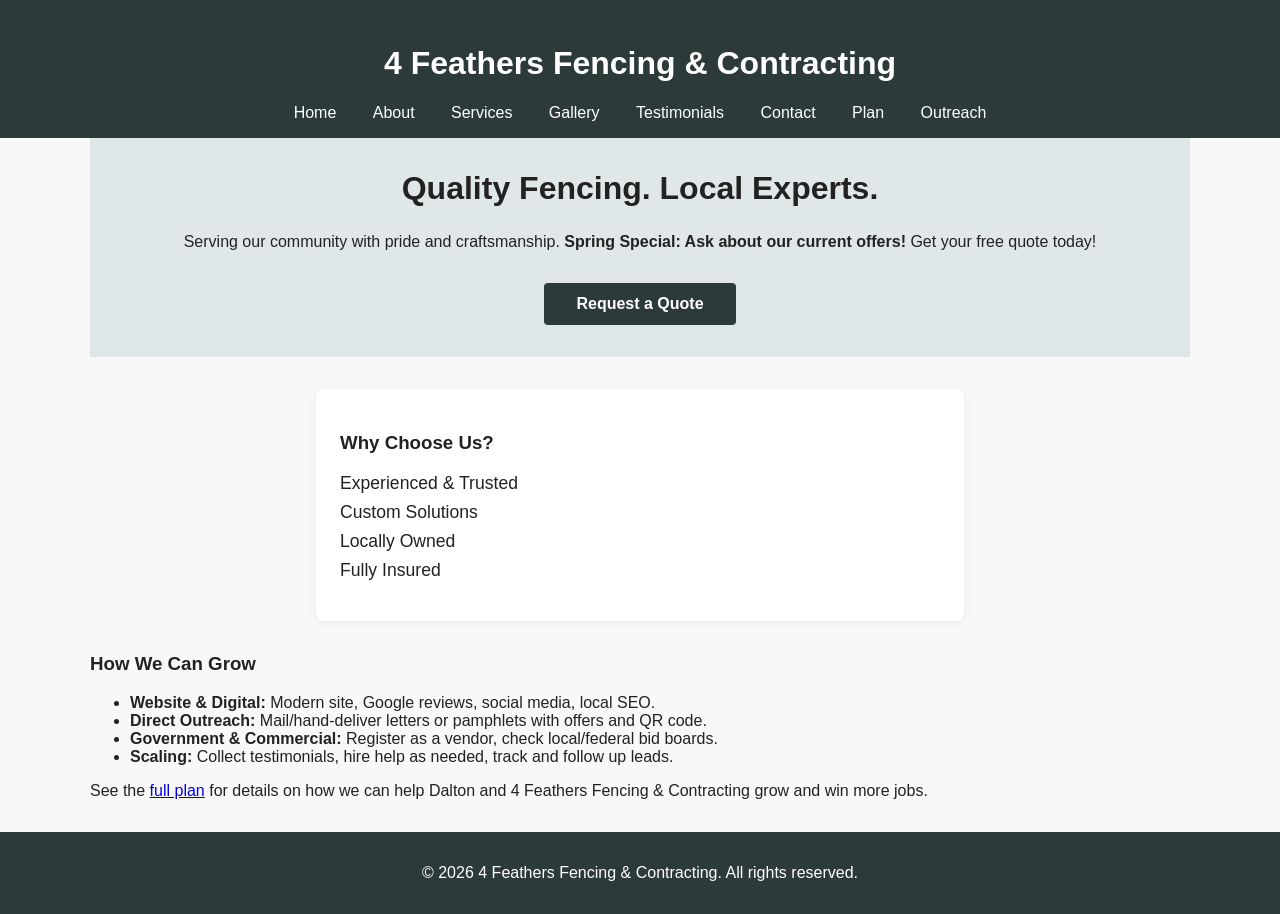
==== docs/index.html @ 156f0b6a "Rename Docs to docs for GitHub Pages compatibility" ====
<!DOCTYPE html>
<html lang="en">
<head>
  <meta charset="UTF-8">
  <meta name="viewport" content="width=device-width, initial-scale=1.0">
  <title>4 Feathers Fencing & Contracting</title>
  <meta name="description" content="Professional fencing and contracting services. Quality, reliability, and local expertise.">
  <link rel="stylesheet" href="style.css">
</head>
<body>
  <header>
    <h1>4 Feathers Fencing & Contracting</h1>
    <nav>
      <a href="index.html">Home</a>
      <a href="about.html">About</a>
      <a href="services.html">Services</a>
      <a href="gallery.html">Gallery</a>
      <a href="testimonials.html">Testimonials</a>
      <a href="contact.html">Contact</a>
        <a href="plan.html">Plan</a>
      <a href="outreach.html">Outreach</a>
    </nav>
  </header>
  <main>
    <section class="hero">
      <h2>Quality Fencing. Local Experts.</h2>
      <p>Serving our community with pride and craftsmanship. <strong>Spring Special: Ask about our current offers!</strong> Get your free quote today!</p>
      <a class="cta" href="contact.html">Request a Quote</a>
    </section>
    <section class="highlights">
      <h3>Why Choose Us?</h3>
      <ul>
        <li>Experienced & Trusted</li>
        <li>Custom Solutions</li>
        <li>Locally Owned</li>
        <li>Fully Insured</li>
      </ul>
      </section>
      <section class="plan-summary">
        <h3>How We Can Grow</h3>
        <ul>
          <li><strong>Website & Digital:</strong> Modern site, Google reviews, social media, local SEO.</li>
          <li><strong>Direct Outreach:</strong> Mail/hand-deliver letters or pamphlets with offers and QR code.</li>
          <li><strong>Government & Commercial:</strong> Register as a vendor, check local/federal bid boards.</li>
          <li><strong>Scaling:</strong> Collect testimonials, hire help as needed, track and follow up leads.</li>
        </ul>
        <p>See the <a href="plan.html">full plan</a> for details on how we can help Dalton and 4 Feathers Fencing & Contracting grow and win more jobs.</p>
    </section>
  </main>
  <footer>
    <p>&copy; 2026 4 Feathers Fencing & Contracting. All rights reserved.</p>
  </footer>
</body>
</html>
---- docs/style.css ----
body {
  font-family: 'Segoe UI', Arial, sans-serif;
  margin: 0;
  padding: 0;
  background: #f8f8f8;
  color: #222;
}
header {
  background: #2d3a3a;
  color: #fff;
  padding: 1.5rem 0 1rem 0;
  text-align: center;
}
nav {
  margin-top: 0.5rem;
}
nav a {
  color: #fff;
  text-decoration: none;
  margin: 0 1rem;
  font-weight: 500;
}
nav a:hover {
  text-decoration: underline;
}
.hero {
  background: #e0e7e9;
  padding: 2rem 1rem;
  text-align: center;
}
.hero h2 {
  margin-top: 0;
  font-size: 2rem;
}
.cta {
  display: inline-block;
  margin-top: 1rem;
  padding: 0.75rem 2rem;
  background: #2d3a3a;
  color: #fff;
  border-radius: 4px;
  text-decoration: none;
  font-weight: bold;
  transition: background 0.2s;
}
.cta:hover {
  background: #1b2323;
}
.highlights {
  margin: 2rem auto;
  max-width: 600px;
  background: #fff;
  border-radius: 8px;
  box-shadow: 0 2px 8px rgba(0,0,0,0.05);
  padding: 1.5rem;
}
.highlights ul {
  list-style: none;
  padding: 0;
}
.highlights li {
  margin: 0.5rem 0;
  font-size: 1.1rem;
}
footer {
  background: #2d3a3a;
  color: #fff;
  text-align: center;
  padding: 1rem 0;
  margin-top: 2rem;
}

/* ====== OUTREACH PAGE STYLES ====== */
main {
  max-width: 1100px;
  margin: 0 auto;
  padding: 0 1rem;
}
.report-section {
  background: #fff;
  border-radius: 8px;
  box-shadow: 0 2px 8px rgba(0,0,0,0.05);
  padding: 2rem;
  margin: 2rem 0;
}
.report-section h2 {
  color: #2d3a3a;
  border-bottom: 3px solid #2d3a3a;
  padding-bottom: 0.5rem;
  margin-top: 0;
}
.report-section h3 {
  color: #3a5a5a;
  margin-top: 2rem;
}
.step-grid {
  display: grid;
  grid-template-columns: repeat(auto-fit, minmax(300px, 1fr));
  gap: 1rem;
  margin: 1.5rem 0;
}
.step-card {
  background: #f0f4f4;
  border-radius: 8px;
  padding: 1.25rem;
  border-left: 4px solid #2d3a3a;
}
.step-num {
  display: inline-block;
  background: #2d3a3a;
  color: #fff;
  width: 28px;
  height: 28px;
  text-align: center;
  line-height: 28px;
  border-radius: 50%;
  font-weight: bold;
  margin-bottom: 0.5rem;
}
.step-card h4 {
  margin: 0.5rem 0;
}
.data-table {
  width: 100%;
  border-collapse: collapse;
  margin: 1.5rem 0;
  font-size: 0.95rem;
}
.data-table th, .data-table td {
  border: 1px solid #ddd;
  padding: 0.6rem 0.75rem;
  text-align: left;
  vertical-align: top;
}
.data-table th {
  background: #2d3a3a;
  color: #fff;
  font-weight: 600;
}
.data-table tbody tr:nth-child(even) {
  background: #f8fafa;
}
.total-row {
  background: #e0e7e9 !important;
  font-weight: bold;
}
.insight-box {
  background: #e8f5e9;
  border-left: 5px solid #2e7d32;
  border-radius: 6px;
  padding: 1.25rem;
  margin: 1.5rem 0;
}
.insight-box h4 {
  margin-top: 0;
  color: #2e7d32;
}
.critical-insight {
  background: #fff3e0;
  border-left-color: #e65100;
}
.critical-insight h4 {
  color: #e65100;
}
.strategy-card {
  background: #f9f9f9;
  border-radius: 8px;
  padding: 1.25rem;
  margin: 1rem 0;
  border-left: 5px solid #ccc;
}
.strategy-card h4 {
  margin-top: 0;
}
.priority-high {
  border-left-color: #2e7d32;
}
.priority-medium {
  border-left-color: #1565c0;
}
.priority-future {
  border-left-color: #6a1b9a;
}
.priority-label {
  font-weight: bold;
  font-size: 0.85rem;
  text-transform: uppercase;
}
.priority-label.high {
  color: #c62828;
}
.priority-label.medium {
  color: #e65100;
}
.priority-label.low {
  color: #1565c0;
}
.postcard-mockup {
  display: grid;
  grid-template-columns: 1fr 1fr;
  gap: 1.5rem;
  margin: 1.5rem 0;
}
.postcard-front, .postcard-back {
  border: 2px dashed #aaa;
  border-radius: 8px;
  padding: 1.25rem;
  background: #fffde7;
}
.postcard-front h4, .postcard-back h4 {
  text-align: center;
  color: #666;
  margin-top: 0;
}
.postcard-headline {
  font-size: 1.3rem;
  font-weight: bold;
  color: #c62828;
  text-align: center;
}
.postcard-sub {
  text-align: center;
  color: #555;
}
.postcard-photo {
  text-align: center;
  padding: 2rem;
  background: #eee;
  border-radius: 4px;
  color: #888;
}
.postcard-cta {
  text-align: center;
  font-weight: bold;
  font-size: 1.1rem;
}
.sequence-timeline {
  margin: 1.5rem 0;
}
.seq-step {
  display: flex;
  align-items: flex-start;
  gap: 1rem;
  padding: 1rem;
  border-left: 3px solid #2d3a3a;
  margin-left: 1rem;
}
.seq-time {
  min-width: 70px;
  font-weight: bold;
  color: #2d3a3a;
  font-size: 0.85rem;
}
.seq-icon {
  font-size: 1.5rem;
}
.seq-detail {
  flex: 1;
}
.seq-detail strong {
  display: block;
  margin-bottom: 0.25rem;
}
.seq-detail p {
  margin: 0;
  font-size: 0.95rem;
  color: #555;
}
.sources-list li {
  margin: 0.5rem 0;
}
.competitor-card {
  background: #f5f8fa;
  border: 1px solid #d0d9de;
  border-radius: 8px;
  padding: 1.5rem;
  margin: 1.5rem 0;
}
.competitor-card h3 {
  margin-top: 0;
  color: #2d3a3a;
  border-bottom: 2px solid #2d3a3a;
  padding-bottom: 0.5rem;
}
.competitor-card h3 em {
  color: #666;
  font-weight: normal;
}
.competitor-card h4 {
  color: #3a5a5a;
  margin-top: 1.25rem;
}
@media (max-width: 700px) {
  .postcard-mockup {
    grid-template-columns: 1fr;
  }
  .step-grid {
    grid-template-columns: 1fr;
  }
  .data-table {
    font-size: 0.85rem;
  }
  .seq-step {
    flex-direction: column;
    gap: 0.25rem;
  }
}
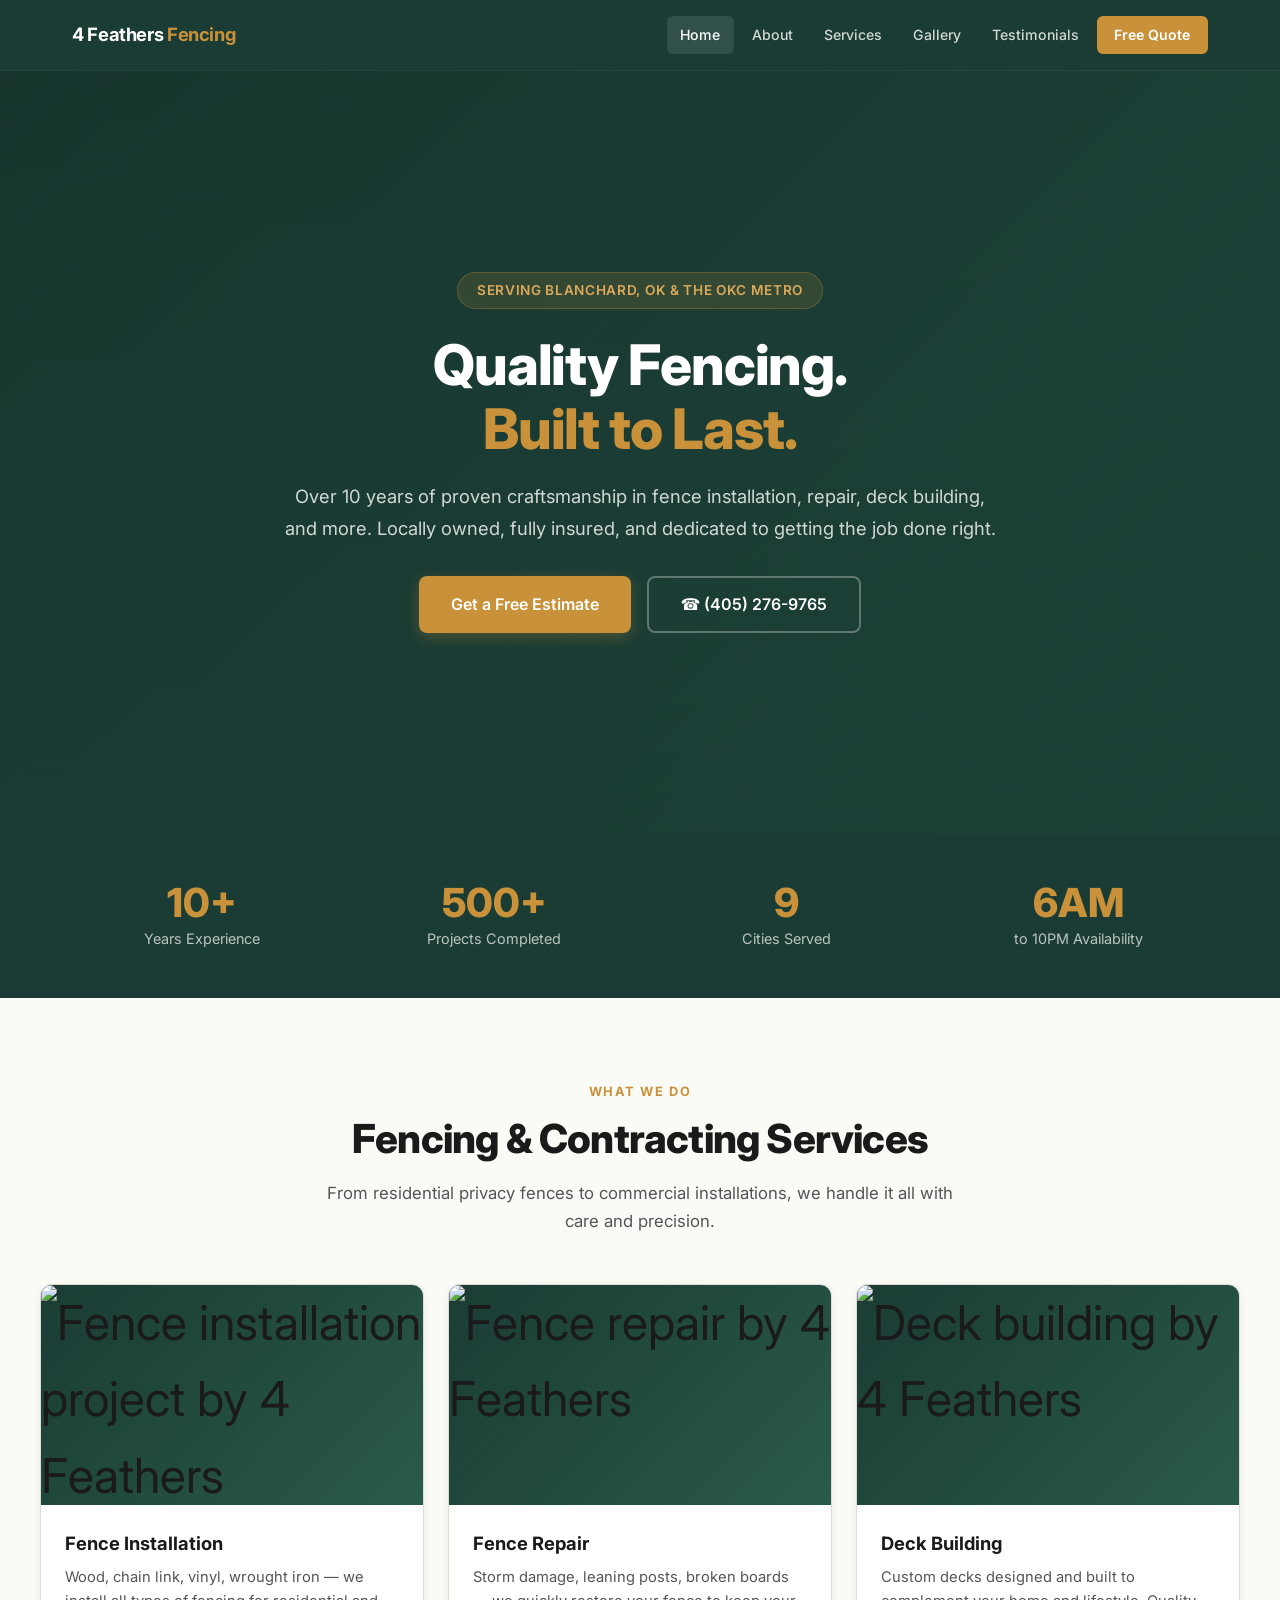
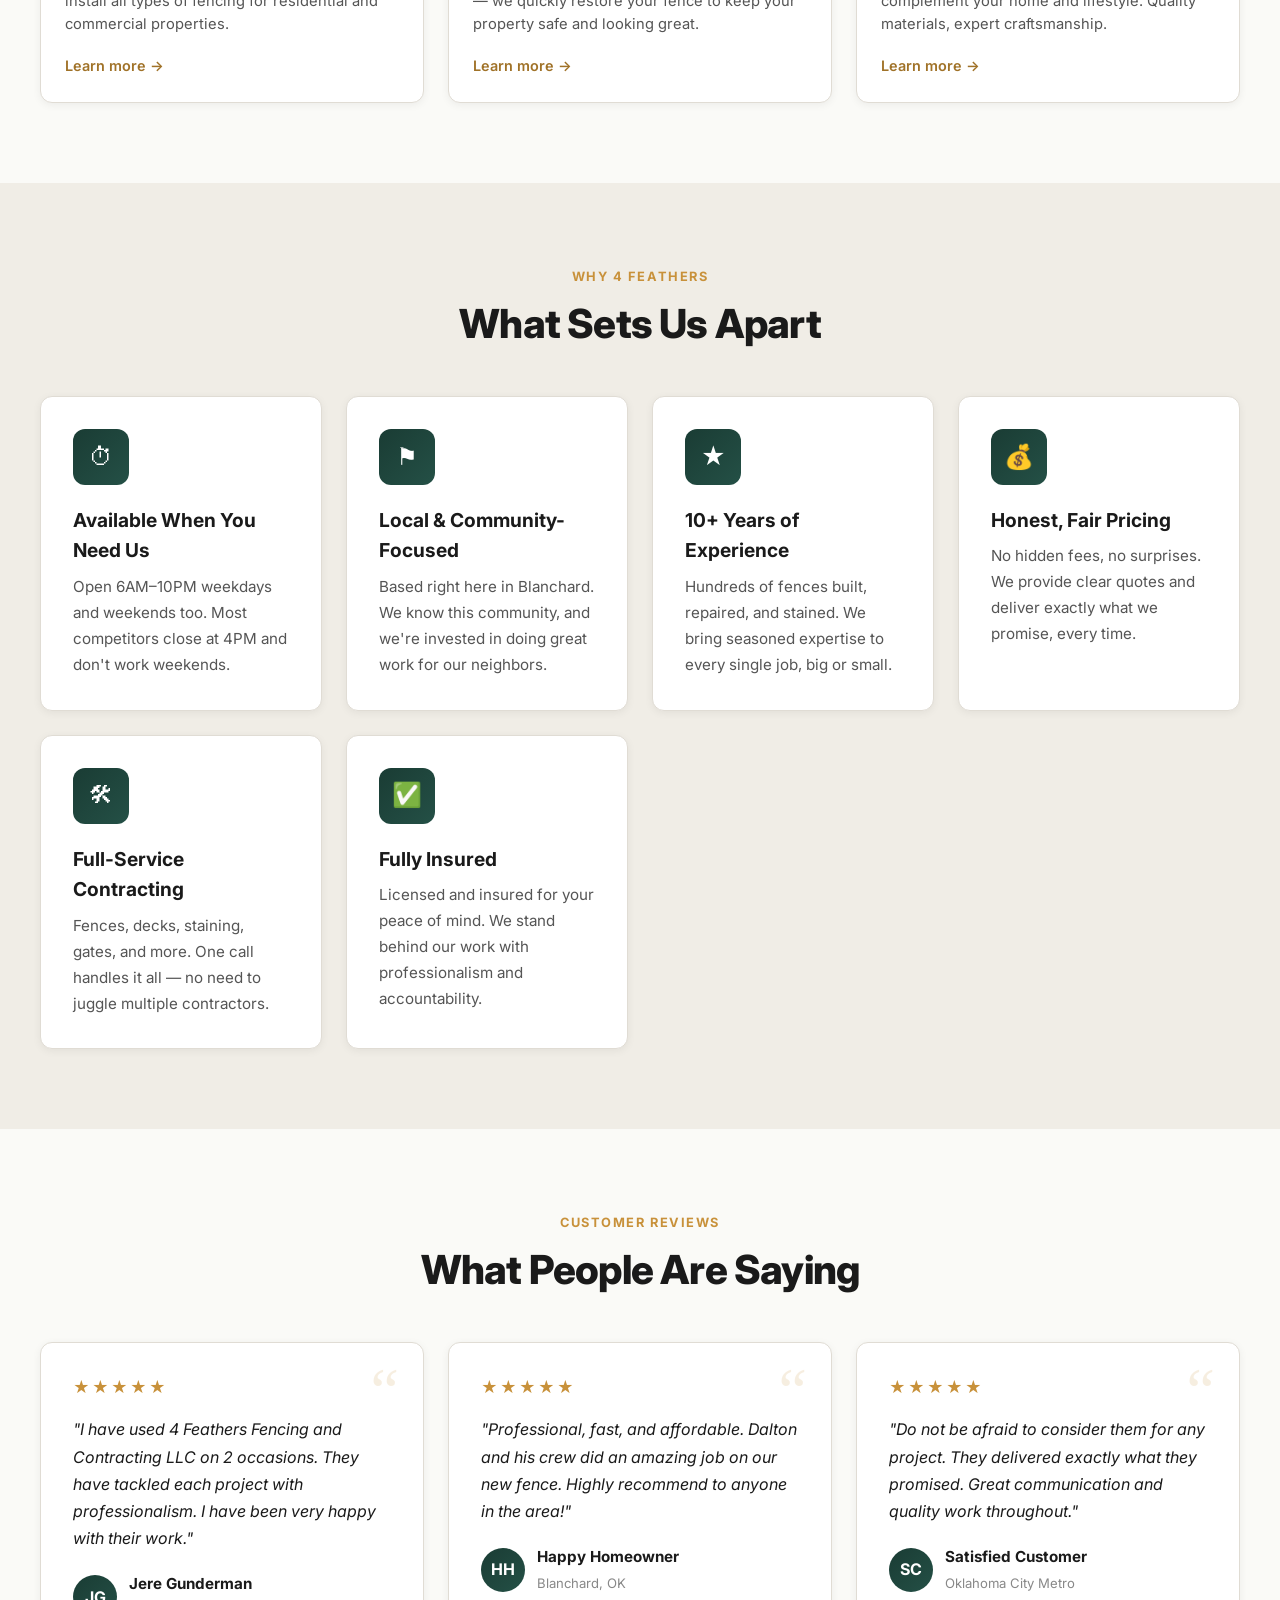
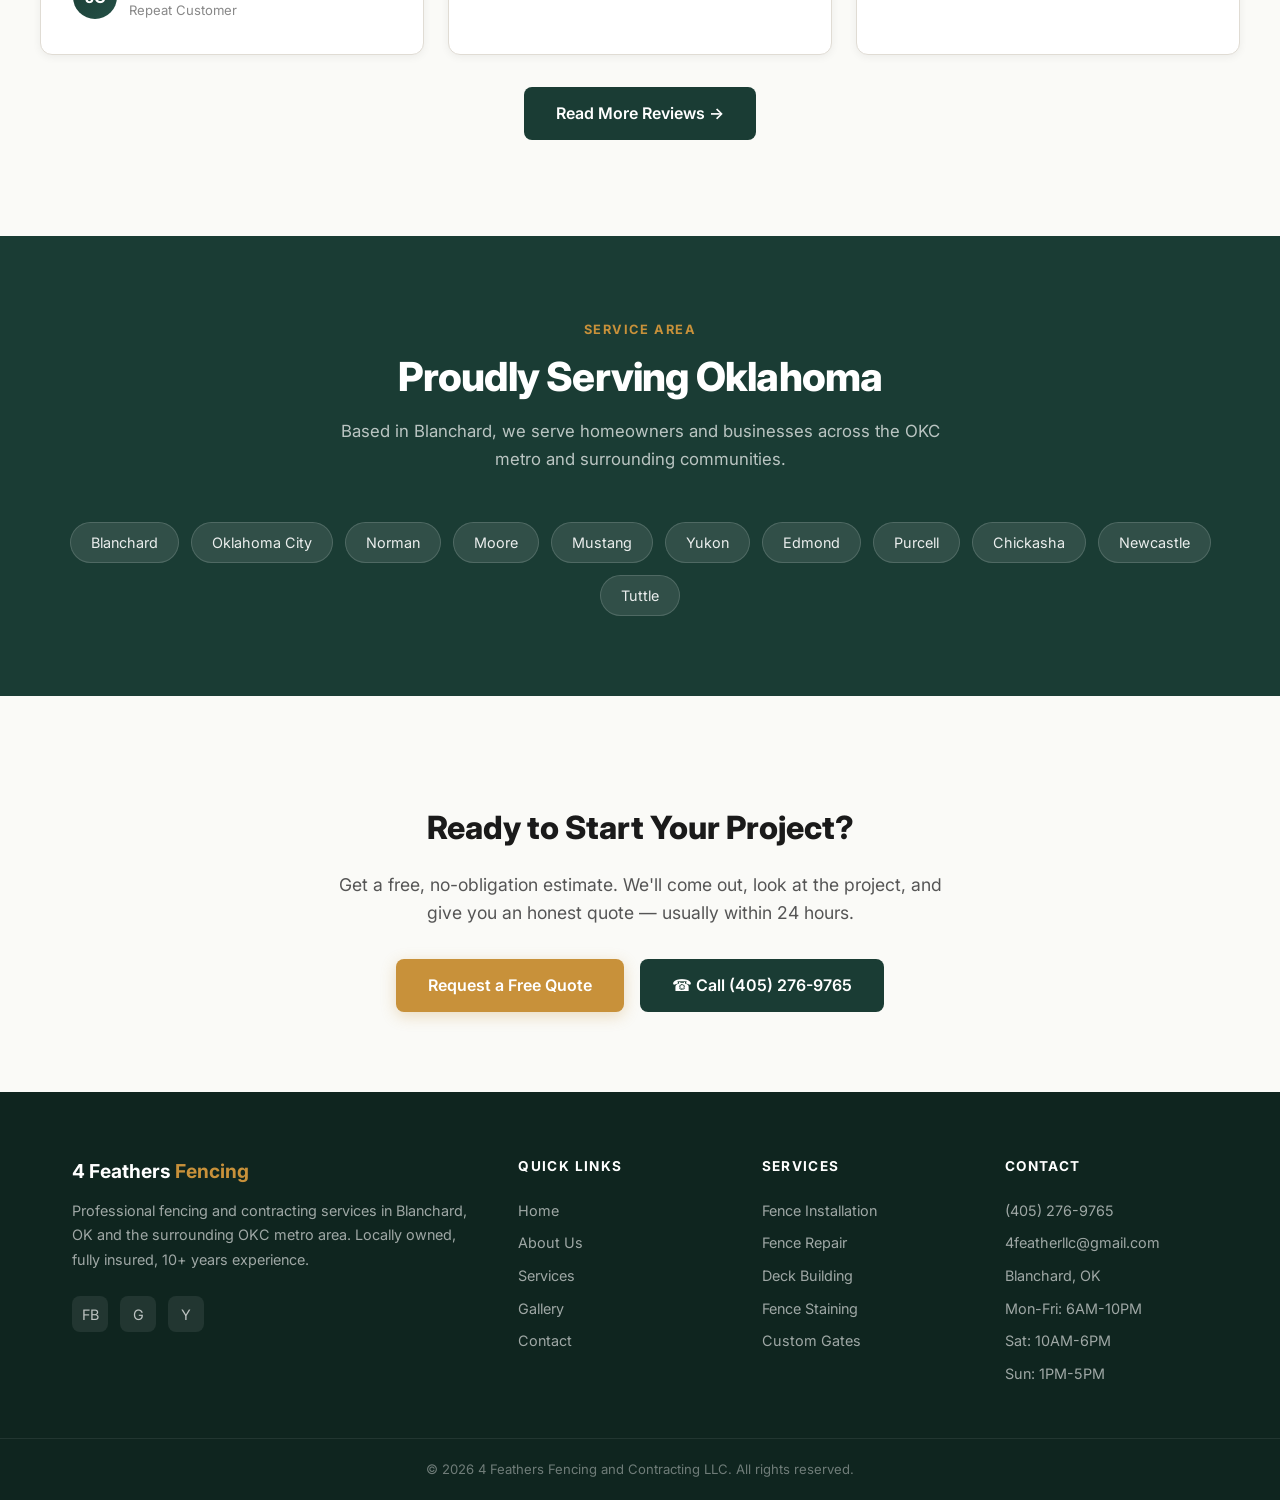
==== commit 3b913313: "Complete site redesign - modern professional design with real company images - Rebuilt style.css wit" ====
--- a/docs/index.html
+++ b/docs/index.html
@@ -3,52 +3,277 @@
 <head>
   <meta charset="UTF-8">
   <meta name="viewport" content="width=device-width, initial-scale=1.0">
-  <title>4 Feathers Fencing & Contracting</title>
-  <meta name="description" content="Professional fencing and contracting services. Quality, reliability, and local expertise.">
+  <title>4 Feathers Fencing & Contracting | Blanchard, OK</title>
+  <meta name="description" content="Professional fence installation, repair, and deck building in Blanchard, OK and the OKC metro. 10+ years experience. Free estimates. Call (405) 276-9765.">
+  <link rel="preconnect" href="https://fonts.googleapis.com">
+  <link href="https://fonts.googleapis.com/css2?family=Inter:wght@400;500;600;700;800&display=swap" rel="stylesheet">
   <link rel="stylesheet" href="style.css">
 </head>
 <body>
+
+  <!-- Header -->
   <header>
-    <h1>4 Feathers Fencing & Contracting</h1>
-    <nav>
-      <a href="index.html">Home</a>
-      <a href="about.html">About</a>
-      <a href="services.html">Services</a>
-      <a href="gallery.html">Gallery</a>
-      <a href="testimonials.html">Testimonials</a>
-      <a href="contact.html">Contact</a>
-        <a href="plan.html">Plan</a>
-      <a href="outreach.html">Outreach</a>
-    </nav>
+    <div class="header-inner">
+      <h1>4 Feathers <span class="logo-accent">Fencing</span></h1>
+      <input type="checkbox" id="nav-toggle" class="nav-toggle" aria-label="Toggle navigation">
+      <label for="nav-toggle" class="nav-toggle-label"><span></span></label>
+      <nav>
+        <a href="index.html" class="active">Home</a>
+        <a href="about.html">About</a>
+        <a href="services.html">Services</a>
+        <a href="gallery.html">Gallery</a>
+        <a href="testimonials.html">Testimonials</a>
+        <a href="contact.html" class="nav-cta">Free Quote</a>
+      </nav>
+    </div>
   </header>
-  <main>
-    <section class="hero">
-      <h2>Quality Fencing. Local Experts.</h2>
-      <p>Serving our community with pride and craftsmanship. <strong>Spring Special: Ask about our current offers!</strong> Get your free quote today!</p>
-      <a class="cta" href="contact.html">Request a Quote</a>
-    </section>
-    <section class="highlights">
-      <h3>Why Choose Us?</h3>
-      <ul>
-        <li>Experienced & Trusted</li>
-        <li>Custom Solutions</li>
-        <li>Locally Owned</li>
-        <li>Fully Insured</li>
-      </ul>
-      </section>
-      <section class="plan-summary">
-        <h3>How We Can Grow</h3>
-        <ul>
-          <li><strong>Website & Digital:</strong> Modern site, Google reviews, social media, local SEO.</li>
-          <li><strong>Direct Outreach:</strong> Mail/hand-deliver letters or pamphlets with offers and QR code.</li>
-          <li><strong>Government & Commercial:</strong> Register as a vendor, check local/federal bid boards.</li>
-          <li><strong>Scaling:</strong> Collect testimonials, hire help as needed, track and follow up leads.</li>
-        </ul>
-        <p>See the <a href="plan.html">full plan</a> for details on how we can help Dalton and 4 Feathers Fencing & Contracting grow and win more jobs.</p>
-    </section>
-  </main>
+
+  <!-- Hero -->
+  <section class="hero">
+    <div class="hero-content">
+      <span class="hero-badge">Serving Blanchard, OK &amp; the OKC Metro</span>
+      <h2>Quality Fencing.<br><span class="accent">Built to Last.</span></h2>
+      <p>Over 10 years of proven craftsmanship in fence installation, repair, deck building, and more. Locally owned, fully insured, and dedicated to getting the job done right.</p>
+      <div class="hero-buttons">
+        <a href="contact.html" class="btn btn-primary">Get a Free Estimate</a>
+        <a href="tel:4052769765" class="btn btn-outline">&#9742; (405) 276-9765</a>
+      </div>
+    </div>
+  </section>
+
+  <!-- Stats -->
+  <section class="section-dark">
+    <div class="stats-bar section-inner">
+      <div class="stat-item">
+        <div class="stat-number">10+</div>
+        <div class="stat-text">Years Experience</div>
+      </div>
+      <div class="stat-item">
+        <div class="stat-number">500+</div>
+        <div class="stat-text">Projects Completed</div>
+      </div>
+      <div class="stat-item">
+        <div class="stat-number">9</div>
+        <div class="stat-text">Cities Served</div>
+      </div>
+      <div class="stat-item">
+        <div class="stat-number">6AM</div>
+        <div class="stat-text">to 10PM Availability</div>
+      </div>
+    </div>
+  </section>
+
+  <!-- Services Overview -->
+  <section class="section">
+    <div class="section-inner">
+      <div class="section-header">
+        <span class="section-label">What We Do</span>
+        <h2>Fencing &amp; Contracting Services</h2>
+        <p>From residential privacy fences to commercial installations, we handle it all with care and precision.</p>
+      </div>
+      <div class="services-grid">
+        <div class="service-card">
+          <div class="service-card-img">
+            <img src="https://d2ugbn5gb88fyp.cloudfront.net/1904765/0_0.png" alt="Fence installation project by 4 Feathers">
+          </div>
+          <div class="service-card-body">
+            <h3>Fence Installation</h3>
+            <p>Wood, chain link, vinyl, wrought iron &mdash; we install all types of fencing for residential and commercial properties.</p>
+            <a href="services.html" class="service-link">Learn more &rarr;</a>
+          </div>
+        </div>
+        <div class="service-card">
+          <div class="service-card-img">
+            <img src="https://d2ugbn5gb88fyp.cloudfront.net/1904767/0_0.png" alt="Fence repair by 4 Feathers">
+          </div>
+          <div class="service-card-body">
+            <h3>Fence Repair</h3>
+            <p>Storm damage, leaning posts, broken boards &mdash; we quickly restore your fence to keep your property safe and looking great.</p>
+            <a href="services.html" class="service-link">Learn more &rarr;</a>
+          </div>
+        </div>
+        <div class="service-card">
+          <div class="service-card-img">
+            <img src="https://d2ugbn5gb88fyp.cloudfront.net/1904768/0_0.png" alt="Deck building by 4 Feathers">
+          </div>
+          <div class="service-card-body">
+            <h3>Deck Building</h3>
+            <p>Custom decks designed and built to complement your home and lifestyle. Quality materials, expert craftsmanship.</p>
+            <a href="services.html" class="service-link">Learn more &rarr;</a>
+          </div>
+        </div>
+      </div>
+    </div>
+  </section>
+
+  <!-- Why Choose Us -->
+  <section class="section section-alt">
+    <div class="section-inner">
+      <div class="section-header">
+        <span class="section-label">Why 4 Feathers</span>
+        <h2>What Sets Us Apart</h2>
+      </div>
+      <div class="features-grid">
+        <div class="feature-card">
+          <div class="feature-icon">&#9201;</div>
+          <h3>Available When You Need Us</h3>
+          <p>Open 6AM&ndash;10PM weekdays and weekends too. Most competitors close at 4PM and don't work weekends.</p>
+        </div>
+        <div class="feature-card">
+          <div class="feature-icon">&#9873;</div>
+          <h3>Local &amp; Community-Focused</h3>
+          <p>Based right here in Blanchard. We know this community, and we're invested in doing great work for our neighbors.</p>
+        </div>
+        <div class="feature-card">
+          <div class="feature-icon">&#9733;</div>
+          <h3>10+ Years of Experience</h3>
+          <p>Hundreds of fences built, repaired, and stained. We bring seasoned expertise to every single job, big or small.</p>
+        </div>
+        <div class="feature-card">
+          <div class="feature-icon">&#128176;</div>
+          <h3>Honest, Fair Pricing</h3>
+          <p>No hidden fees, no surprises. We provide clear quotes and deliver exactly what we promise, every time.</p>
+        </div>
+        <div class="feature-card">
+          <div class="feature-icon">&#128736;</div>
+          <h3>Full-Service Contracting</h3>
+          <p>Fences, decks, staining, gates, and more. One call handles it all &mdash; no need to juggle multiple contractors.</p>
+        </div>
+        <div class="feature-card">
+          <div class="feature-icon">&#9989;</div>
+          <h3>Fully Insured</h3>
+          <p>Licensed and insured for your peace of mind. We stand behind our work with professionalism and accountability.</p>
+        </div>
+      </div>
+    </div>
+  </section>
+
+  <!-- Testimonial Preview -->
+  <section class="section">
+    <div class="section-inner">
+      <div class="section-header">
+        <span class="section-label">Customer Reviews</span>
+        <h2>What People Are Saying</h2>
+      </div>
+      <div class="testimonials-grid">
+        <div class="testimonial-card">
+          <div class="testimonial-stars">&#9733;&#9733;&#9733;&#9733;&#9733;</div>
+          <p>"I have used 4 Feathers Fencing and Contracting LLC on 2 occasions. They have tackled each project with professionalism. I have been very happy with their work."</p>
+          <div class="testimonial-author">
+            <div class="testimonial-avatar">JG</div>
+            <div>
+              <strong>Jere Gunderman</strong>
+              <span>Repeat Customer</span>
+            </div>
+          </div>
+        </div>
+        <div class="testimonial-card">
+          <div class="testimonial-stars">&#9733;&#9733;&#9733;&#9733;&#9733;</div>
+          <p>"Professional, fast, and affordable. Dalton and his crew did an amazing job on our new fence. Highly recommend to anyone in the area!"</p>
+          <div class="testimonial-author">
+            <div class="testimonial-avatar">HH</div>
+            <div>
+              <strong>Happy Homeowner</strong>
+              <span>Blanchard, OK</span>
+            </div>
+          </div>
+        </div>
+        <div class="testimonial-card">
+          <div class="testimonial-stars">&#9733;&#9733;&#9733;&#9733;&#9733;</div>
+          <p>"Do not be afraid to consider them for any project. They delivered exactly what they promised. Great communication and quality work throughout."</p>
+          <div class="testimonial-author">
+            <div class="testimonial-avatar">SC</div>
+            <div>
+              <strong>Satisfied Customer</strong>
+              <span>Oklahoma City Metro</span>
+            </div>
+          </div>
+        </div>
+      </div>
+      <p class="text-center mt-2"><a href="testimonials.html" class="btn btn-dark">Read More Reviews &rarr;</a></p>
+    </div>
+  </section>
+
+  <!-- Service Area -->
+  <section class="section-dark">
+    <div class="section">
+      <div class="section-inner">
+        <div class="section-header">
+          <span class="section-label">Service Area</span>
+          <h2>Proudly Serving Oklahoma</h2>
+          <p>Based in Blanchard, we serve homeowners and businesses across the OKC metro and surrounding communities.</p>
+        </div>
+        <div class="area-grid">
+          <span class="area-tag">Blanchard</span>
+          <span class="area-tag">Oklahoma City</span>
+          <span class="area-tag">Norman</span>
+          <span class="area-tag">Moore</span>
+          <span class="area-tag">Mustang</span>
+          <span class="area-tag">Yukon</span>
+          <span class="area-tag">Edmond</span>
+          <span class="area-tag">Purcell</span>
+          <span class="area-tag">Chickasha</span>
+          <span class="area-tag">Newcastle</span>
+          <span class="area-tag">Tuttle</span>
+        </div>
+      </div>
+    </div>
+  </section>
+
+  <!-- CTA -->
+  <section class="section">
+    <div class="section-inner" style="text-align: center; max-width: 640px;">
+      <h2 style="font-size: 2rem; font-weight: 800; margin-bottom: 1rem;">Ready to Start Your Project?</h2>
+      <p style="color: var(--text-light); margin-bottom: 2rem; font-size: 1.1rem;">Get a free, no-obligation estimate. We'll come out, look at the project, and give you an honest quote &mdash; usually within 24 hours.</p>
+      <div class="hero-buttons">
+        <a href="contact.html" class="btn btn-primary">Request a Free Quote</a>
+        <a href="tel:4052769765" class="btn btn-dark">&#9742; Call (405) 276-9765</a>
+      </div>
+    </div>
+  </section>
+
+  <!-- Footer -->
   <footer>
-    <p>&copy; 2026 4 Feathers Fencing & Contracting. All rights reserved.</p>
+    <div class="footer-main">
+      <div class="footer-brand">
+        <h3 style="margin:0; font-size: 1.2rem;">4 Feathers <span style="color: var(--accent);">Fencing</span></h3>
+        <p>Professional fencing and contracting services in Blanchard, OK and the surrounding OKC metro area. Locally owned, fully insured, 10+ years experience.</p>
+        <div class="footer-social">
+          <a href="https://www.facebook.com/profile.php?id=61558213563085" target="_blank" title="Facebook">FB</a>
+          <a href="https://maps.app.goo.gl/riAeQP8M8up69pFF8" target="_blank" title="Google">G</a>
+          <a href="https://www.yelp.com/biz/4-feathers-fencing-and-contracting-blanchard" target="_blank" title="Yelp">Y</a>
+        </div>
+      </div>
+      <div class="footer-col">
+        <h4>Quick Links</h4>
+        <a href="index.html">Home</a>
+        <a href="about.html">About Us</a>
+        <a href="services.html">Services</a>
+        <a href="gallery.html">Gallery</a>
+        <a href="contact.html">Contact</a>
+      </div>
+      <div class="footer-col">
+        <h4>Services</h4>
+        <a href="services.html">Fence Installation</a>
+        <a href="services.html">Fence Repair</a>
+        <a href="services.html">Deck Building</a>
+        <a href="services.html">Fence Staining</a>
+        <a href="services.html">Custom Gates</a>
+      </div>
+      <div class="footer-col">
+        <h4>Contact</h4>
+        <a href="tel:4052769765">(405) 276-9765</a>
+        <a href="mailto:4featherllc@gmail.com">4featherllc@gmail.com</a>
+        <a>Blanchard, OK</a>
+        <a>Mon-Fri: 6AM-10PM</a>
+        <a>Sat: 10AM-6PM</a>
+        <a>Sun: 1PM-5PM</a>
+      </div>
+    </div>
+    <div class="footer-bottom">
+      &copy; 2026 4 Feathers Fencing and Contracting LLC. All rights reserved.
+    </div>
   </footer>
+
 </body>
 </html>
--- a/docs/style.css
+++ b/docs/style.css
@@ -1,96 +1,799 @@
+/* =========================================================
+   4 FEATHERS FENCING & CONTRACTING — MODERN DESIGN SYSTEM
+   ========================================================= */
+
+/* --- CSS Variables --- */
+:root {
+  --primary: #1a3c34;
+  --primary-light: #245046;
+  --primary-dark: #0f251f;
+  --accent: #c8913a;
+  --accent-light: #daa95c;
+  --accent-dark: #a07228;
+  --bg: #fafaf7;
+  --bg-alt: #f0ede6;
+  --text: #1a1a1a;
+  --text-light: #555;
+  --text-muted: #888;
+  --white: #ffffff;
+  --border: #e0dcd4;
+  --shadow-sm: 0 2px 8px rgba(0,0,0,0.06);
+  --shadow-md: 0 4px 20px rgba(0,0,0,0.08);
+  --shadow-lg: 0 8px 40px rgba(0,0,0,0.12);
+  --radius: 12px;
+  --radius-sm: 8px;
+  --transition: 0.3s ease;
+  --max-width: 1200px;
+  --header-height: 70px;
+}
+
+/* --- Reset & Base --- */
+*, *::before, *::after { box-sizing: border-box; }
+html { scroll-behavior: smooth; }
 body {
-  font-family: 'Segoe UI', Arial, sans-serif;
+  font-family: 'Inter', 'Segoe UI', system-ui, -apple-system, sans-serif;
   margin: 0;
   padding: 0;
-  background: #f8f8f8;
-  color: #222;
-}
+  background: var(--bg);
+  color: var(--text);
+  line-height: 1.6;
+  -webkit-font-smoothing: antialiased;
+}
+img { max-width: 100%; height: auto; display: block; }
+a { color: var(--accent-dark); text-decoration: none; transition: color var(--transition); }
+a:hover { color: var(--accent); }
+
+/* --- Header / Navigation --- */
 header {
-  background: #2d3a3a;
-  color: #fff;
-  padding: 1.5rem 0 1rem 0;
+  position: sticky;
+  top: 0;
+  z-index: 1000;
+  background: var(--primary);
+  backdrop-filter: blur(10px);
+  box-shadow: 0 1px 0 rgba(255,255,255,0.05);
+  padding: 0;
+  text-align: left;
+}
+.header-inner {
+  max-width: var(--max-width);
+  margin: 0 auto;
+  display: flex;
+  align-items: center;
+  justify-content: space-between;
+  padding: 0 2rem;
+  height: var(--header-height);
+}
+header h1,
+.logo {
+  font-size: 1.2rem;
+  font-weight: 700;
+  color: var(--white);
+  margin: 0;
+  letter-spacing: -0.02em;
+  white-space: nowrap;
+}
+header h1 { font-size: 1.15rem; }
+.logo-accent { color: var(--accent); }
+nav {
+  display: flex;
+  align-items: center;
+  gap: 0.25rem;
+  margin: 0;
+}
+nav a {
+  color: rgba(255,255,255,0.8);
+  text-decoration: none;
+  font-size: 0.88rem;
+  font-weight: 500;
+  padding: 0.5rem 0.85rem;
+  border-radius: 6px;
+  transition: all var(--transition);
+  white-space: nowrap;
+}
+nav a:hover,
+nav a.active {
+  color: var(--white);
+  background: rgba(255,255,255,0.1);
+}
+nav a.nav-cta {
+  background: var(--accent);
+  color: var(--white);
+  font-weight: 600;
+  padding: 0.5rem 1.1rem;
+}
+nav a.nav-cta:hover {
+  background: var(--accent-light);
+}
+
+/* Mobile nav toggle */
+.nav-toggle { display: none; }
+.nav-toggle-label {
+  display: none;
+  cursor: pointer;
+  padding: 0.5rem;
+}
+.nav-toggle-label span,
+.nav-toggle-label span::before,
+.nav-toggle-label span::after {
+  display: block;
+  background: var(--white);
+  height: 2px;
+  width: 24px;
+  border-radius: 2px;
+  position: relative;
+  transition: all var(--transition);
+}
+.nav-toggle-label span::before,
+.nav-toggle-label span::after {
+  content: '';
+  position: absolute;
+}
+.nav-toggle-label span::before { top: -7px; }
+.nav-toggle-label span::after { top: 7px; }
+.nav-toggle:checked + .nav-toggle-label span { background: transparent; }
+.nav-toggle:checked + .nav-toggle-label span::before { top: 0; transform: rotate(45deg); }
+.nav-toggle:checked + .nav-toggle-label span::after { top: 0; transform: rotate(-45deg); }
+
+/* --- Hero Section --- */
+.hero {
+  position: relative;
+  min-height: 85vh;
+  display: flex;
+  align-items: center;
+  justify-content: center;
   text-align: center;
-}
-nav {
-  margin-top: 0.5rem;
-}
-nav a {
-  color: #fff;
+  padding: 4rem 2rem;
+  background: linear-gradient(135deg, var(--primary-dark) 0%, var(--primary) 50%, #2a5a4a 100%);
+  overflow: hidden;
+}
+.hero::before {
+  content: '';
+  position: absolute;
+  inset: 0;
+  background: url('https://d2ugbn5gb88fyp.cloudfront.net/1904765/0_0.png') center/cover no-repeat;
+  opacity: 0.2;
+  filter: blur(2px);
+}
+.hero::after {
+  content: '';
+  position: absolute;
+  inset: 0;
+  background: linear-gradient(180deg, rgba(26,60,52,0.7) 0%, rgba(26,60,52,0.9) 100%);
+}
+.hero-content {
+  position: relative;
+  z-index: 2;
+  max-width: 720px;
+}
+.hero-badge {
+  display: inline-block;
+  background: rgba(200,145,58,0.15);
+  color: var(--accent-light);
+  font-size: 0.85rem;
+  font-weight: 600;
+  padding: 0.4rem 1.2rem;
+  border-radius: 50px;
+  border: 1px solid rgba(200,145,58,0.3);
+  margin-bottom: 1.5rem;
+  letter-spacing: 0.05em;
+  text-transform: uppercase;
+}
+.hero h2 {
+  font-size: clamp(2.2rem, 5vw, 3.5rem);
+  font-weight: 800;
+  color: var(--white);
+  line-height: 1.15;
+  margin: 0 0 1.25rem 0;
+  letter-spacing: -0.02em;
+}
+.hero h2 .accent { color: var(--accent); }
+.hero p {
+  font-size: 1.15rem;
+  color: rgba(255,255,255,0.8);
+  margin: 0 0 2rem 0;
+  line-height: 1.7;
+}
+.hero-buttons {
+  display: flex;
+  gap: 1rem;
+  justify-content: center;
+  flex-wrap: wrap;
+}
+
+/* --- Buttons --- */
+.btn {
+  display: inline-flex;
+  align-items: center;
+  gap: 0.5rem;
+  padding: 0.85rem 2rem;
+  border-radius: 8px;
+  font-size: 1rem;
+  font-weight: 600;
   text-decoration: none;
-  margin: 0 1rem;
-  font-weight: 500;
-}
-nav a:hover {
-  text-decoration: underline;
-}
-.hero {
-  background: #e0e7e9;
-  padding: 2rem 1rem;
+  transition: all var(--transition);
+  cursor: pointer;
+  border: none;
+}
+.btn-primary {
+  background: var(--accent);
+  color: var(--white);
+  box-shadow: 0 4px 15px rgba(200,145,58,0.3);
+}
+.btn-primary:hover {
+  background: var(--accent-light);
+  color: var(--white);
+  transform: translateY(-2px);
+  box-shadow: 0 6px 25px rgba(200,145,58,0.4);
+}
+.btn-outline {
+  background: transparent;
+  color: var(--white);
+  border: 2px solid rgba(255,255,255,0.3);
+}
+.btn-outline:hover {
+  background: rgba(255,255,255,0.1);
+  border-color: rgba(255,255,255,0.6);
+  color: var(--white);
+}
+.btn-dark {
+  background: var(--primary);
+  color: var(--white);
+}
+.btn-dark:hover {
+  background: var(--primary-light);
+  color: var(--white);
+  transform: translateY(-2px);
+}
+
+/* Old .cta class compatibility */
+.cta {
+  display: inline-flex;
+  align-items: center;
+  gap: 0.5rem;
+  padding: 0.85rem 2rem;
+  background: var(--accent);
+  color: var(--white);
+  border-radius: 8px;
+  text-decoration: none;
+  font-weight: 600;
+  transition: all var(--transition);
+  box-shadow: 0 4px 15px rgba(200,145,58,0.3);
+}
+.cta:hover {
+  background: var(--accent-light);
+  color: var(--white);
+  transform: translateY(-2px);
+}
+
+/* --- Sections --- */
+.section {
+  padding: 5rem 2rem;
+}
+.section-inner {
+  max-width: var(--max-width);
+  margin: 0 auto;
+}
+.section-alt { background: var(--bg-alt); }
+.section-dark { background: var(--primary); color: var(--white); }
+.section-header {
   text-align: center;
-}
-.hero h2 {
+  max-width: 640px;
+  margin: 0 auto 3rem auto;
+}
+.section-label {
+  display: inline-block;
+  font-size: 0.8rem;
+  font-weight: 700;
+  text-transform: uppercase;
+  letter-spacing: 0.12em;
+  color: var(--accent);
+  margin-bottom: 0.75rem;
+}
+.section-header h2 {
+  font-size: clamp(1.8rem, 3.5vw, 2.5rem);
+  font-weight: 800;
+  color: var(--text);
+  margin: 0 0 1rem 0;
+  letter-spacing: -0.02em;
+  line-height: 1.2;
+}
+.section-dark .section-header h2 { color: var(--white); }
+.section-header p {
+  font-size: 1.05rem;
+  color: var(--text-light);
+  margin: 0;
+  line-height: 1.7;
+}
+.section-dark .section-header p { color: rgba(255,255,255,0.7); }
+
+/* --- Feature Cards --- */
+.features-grid {
+  display: grid;
+  grid-template-columns: repeat(auto-fit, minmax(280px, 1fr));
+  gap: 1.5rem;
+}
+.feature-card {
+  background: var(--white);
+  border-radius: var(--radius);
+  padding: 2rem;
+  box-shadow: var(--shadow-sm);
+  transition: all var(--transition);
+  border: 1px solid var(--border);
+}
+.feature-card:hover {
+  transform: translateY(-4px);
+  box-shadow: var(--shadow-md);
+}
+.feature-icon {
+  width: 56px;
+  height: 56px;
+  border-radius: 12px;
+  background: linear-gradient(135deg, var(--primary) 0%, var(--primary-light) 100%);
+  display: flex;
+  align-items: center;
+  justify-content: center;
+  font-size: 1.5rem;
+  margin-bottom: 1.25rem;
+  color: var(--white);
+}
+.feature-card h3 {
+  font-size: 1.2rem;
+  font-weight: 700;
+  margin: 0 0 0.5rem 0;
+  color: var(--text);
+}
+.feature-card p {
+  font-size: 0.95rem;
+  color: var(--text-light);
+  margin: 0;
+  line-height: 1.7;
+}
+
+/* --- Service Cards --- */
+.services-grid {
+  display: grid;
+  grid-template-columns: repeat(auto-fit, minmax(300px, 1fr));
+  gap: 1.5rem;
+}
+.service-card {
+  position: relative;
+  border-radius: var(--radius);
+  overflow: hidden;
+  background: var(--white);
+  box-shadow: var(--shadow-sm);
+  transition: all var(--transition);
+  border: 1px solid var(--border);
+}
+.service-card:hover {
+  transform: translateY(-4px);
+  box-shadow: var(--shadow-lg);
+}
+.service-card-img {
+  height: 220px;
+  background: linear-gradient(135deg, var(--primary) 0%, #2a5a4a 100%);
+  display: flex;
+  align-items: center;
+  justify-content: center;
+  font-size: 3rem;
+  overflow: hidden;
+}
+.service-card-img img {
+  width: 100%;
+  height: 100%;
+  object-fit: cover;
+  transition: transform 0.5s ease;
+}
+.service-card:hover .service-card-img img { transform: scale(1.05); }
+.service-card-body {
+  padding: 1.5rem;
+}
+.service-card-body h3 {
+  font-size: 1.15rem;
+  font-weight: 700;
+  margin: 0 0 0.5rem 0;
+}
+.service-card-body p {
+  font-size: 0.92rem;
+  color: var(--text-light);
+  margin: 0 0 1rem 0;
+  line-height: 1.6;
+}
+.service-link {
+  font-weight: 600;
+  font-size: 0.9rem;
+  color: var(--accent-dark);
+  display: inline-flex;
+  align-items: center;
+  gap: 0.3rem;
+}
+.service-link:hover { color: var(--accent); gap: 0.5rem; }
+
+/* --- Gallery --- */
+.gallery-grid {
+  display: grid;
+  grid-template-columns: repeat(auto-fill, minmax(280px, 1fr));
+  gap: 1rem;
+}
+.gallery-item {
+  border-radius: var(--radius);
+  overflow: hidden;
+  aspect-ratio: 4/3;
+  position: relative;
+  cursor: pointer;
+}
+.gallery-item img {
+  width: 100%;
+  height: 100%;
+  object-fit: cover;
+  transition: transform 0.5s ease;
+}
+.gallery-item:hover img { transform: scale(1.08); }
+.gallery-item::after {
+  content: '';
+  position: absolute;
+  inset: 0;
+  background: linear-gradient(180deg, transparent 50%, rgba(0,0,0,0.5) 100%);
+  opacity: 0;
+  transition: opacity var(--transition);
+}
+.gallery-item:hover::after { opacity: 1; }
+
+/* --- Testimonials --- */
+.testimonials-grid {
+  display: grid;
+  grid-template-columns: repeat(auto-fit, minmax(320px, 1fr));
+  gap: 1.5rem;
+}
+.testimonial-card {
+  background: var(--white);
+  border-radius: var(--radius);
+  padding: 2rem;
+  box-shadow: var(--shadow-sm);
+  border: 1px solid var(--border);
+  position: relative;
+}
+.testimonial-card::before {
+  content: '\201C';
+  position: absolute;
+  top: 1rem;
+  right: 1.5rem;
+  font-size: 4rem;
+  color: var(--accent);
+  opacity: 0.15;
+  font-family: Georgia, serif;
+  line-height: 1;
+}
+.testimonial-stars {
+  color: var(--accent);
+  font-size: 1rem;
+  margin-bottom: 1rem;
+  letter-spacing: 2px;
+}
+.testimonial-card p {
+  font-size: 1rem;
+  color: var(--text);
+  line-height: 1.7;
+  margin: 0 0 1.25rem 0;
+  font-style: italic;
+}
+.testimonial-author {
+  display: flex;
+  align-items: center;
+  gap: 0.75rem;
+}
+.testimonial-avatar {
+  width: 44px;
+  height: 44px;
+  border-radius: 50%;
+  background: linear-gradient(135deg, var(--primary) 0%, var(--primary-light) 100%);
+  display: flex;
+  align-items: center;
+  justify-content: center;
+  color: var(--white);
+  font-weight: 700;
+  font-size: 1rem;
+}
+.testimonial-author strong {
+  display: block;
+  font-size: 0.95rem;
+}
+.testimonial-author span {
+  font-size: 0.82rem;
+  color: var(--text-muted);
+}
+
+/* --- Stats Bar --- */
+.stats-bar {
+  display: grid;
+  grid-template-columns: repeat(auto-fit, minmax(180px, 1fr));
+  gap: 2rem;
+  text-align: center;
+  padding: 3rem 2rem;
+}
+.stat-item .stat-number {
+  font-size: 2.5rem;
+  font-weight: 800;
+  color: var(--accent);
+  line-height: 1;
+  margin-bottom: 0.25rem;
+}
+.stat-item .stat-text {
+  font-size: 0.9rem;
+  color: rgba(255,255,255,0.7);
+}
+
+/* --- Contact Form --- */
+.contact-grid {
+  display: grid;
+  grid-template-columns: 1fr 1fr;
+  gap: 3rem;
+  align-items: start;
+}
+.contact-info-card {
+  background: var(--primary);
+  color: var(--white);
+  border-radius: var(--radius);
+  padding: 2.5rem;
+}
+.contact-info-card h3 {
+  font-size: 1.5rem;
+  margin: 0 0 1rem 0;
+}
+.contact-info-card p {
+  color: rgba(255,255,255,0.75);
+  line-height: 1.7;
+  margin: 0 0 2rem 0;
+}
+.contact-detail {
+  display: flex;
+  align-items: flex-start;
+  gap: 1rem;
+  margin-bottom: 1.5rem;
+}
+.contact-detail-icon {
+  width: 40px;
+  height: 40px;
+  border-radius: 8px;
+  background: rgba(255,255,255,0.1);
+  display: flex;
+  align-items: center;
+  justify-content: center;
+  font-size: 1.1rem;
+  flex-shrink: 0;
+}
+.contact-detail strong {
+  display: block;
+  margin-bottom: 0.15rem;
+}
+.contact-detail span,
+.contact-detail a {
+  color: rgba(255,255,255,0.7);
+  font-size: 0.92rem;
+}
+.contact-detail a:hover { color: var(--accent-light); }
+.contact-hours {
+  margin-top: 2rem;
+  padding-top: 1.5rem;
+  border-top: 1px solid rgba(255,255,255,0.15);
+}
+.contact-hours h4 {
+  margin: 0 0 0.75rem 0;
+  font-size: 1rem;
+}
+.hours-row {
+  display: flex;
+  justify-content: space-between;
+  padding: 0.3rem 0;
+  font-size: 0.9rem;
+  color: rgba(255,255,255,0.7);
+}
+
+.form-card {
+  background: var(--white);
+  border-radius: var(--radius);
+  padding: 2.5rem;
+  box-shadow: var(--shadow-md);
+  border: 1px solid var(--border);
+}
+.form-card h3 {
+  font-size: 1.4rem;
+  margin: 0 0 0.5rem 0;
+}
+.form-card > p {
+  color: var(--text-light);
+  margin: 0 0 1.5rem 0;
+}
+.form-group {
+  margin-bottom: 1.25rem;
+}
+.form-group label {
+  display: block;
+  font-size: 0.88rem;
+  font-weight: 600;
+  margin-bottom: 0.4rem;
+  color: var(--text);
+}
+.form-group input,
+.form-group textarea,
+.form-group select {
+  width: 100%;
+  padding: 0.75rem 1rem;
+  border: 1.5px solid var(--border);
+  border-radius: var(--radius-sm);
+  font-size: 0.95rem;
+  font-family: inherit;
+  transition: border-color var(--transition), box-shadow var(--transition);
+  background: var(--bg);
+}
+.form-group input:focus,
+.form-group textarea:focus {
+  outline: none;
+  border-color: var(--accent);
+  box-shadow: 0 0 0 3px rgba(200,145,58,0.1);
+}
+.form-group textarea { resize: vertical; min-height: 120px; }
+.form-row {
+  display: grid;
+  grid-template-columns: 1fr 1fr;
+  gap: 1rem;
+}
+
+/* --- Footer --- */
+footer {
+  background: var(--primary-dark);
+  color: var(--white);
+  padding: 0;
   margin-top: 0;
+}
+.footer-main {
+  max-width: var(--max-width);
+  margin: 0 auto;
+  padding: 4rem 2rem 3rem;
+  display: grid;
+  grid-template-columns: 2fr 1fr 1fr 1fr;
+  gap: 2.5rem;
+}
+.footer-brand p {
+  color: rgba(255,255,255,0.6);
+  font-size: 0.9rem;
+  line-height: 1.7;
+  margin: 0.75rem 0 1.5rem;
+}
+.footer-social {
+  display: flex;
+  gap: 0.75rem;
+}
+.footer-social a {
+  width: 36px;
+  height: 36px;
+  border-radius: 8px;
+  background: rgba(255,255,255,0.08);
+  display: flex;
+  align-items: center;
+  justify-content: center;
+  color: rgba(255,255,255,0.7);
+  transition: all var(--transition);
+  font-size: 0.9rem;
+}
+.footer-social a:hover {
+  background: var(--accent);
+  color: var(--white);
+}
+.footer-col h4 {
+  font-size: 0.85rem;
+  text-transform: uppercase;
+  letter-spacing: 0.1em;
+  margin: 0 0 1rem 0;
+  color: var(--white);
+}
+.footer-col a {
+  display: block;
+  color: rgba(255,255,255,0.6);
+  font-size: 0.9rem;
+  padding: 0.3rem 0;
+  transition: color var(--transition);
+}
+.footer-col a:hover { color: var(--accent-light); }
+.footer-bottom {
+  border-top: 1px solid rgba(255,255,255,0.08);
+  text-align: center;
+  padding: 1.25rem 2rem;
+  font-size: 0.82rem;
+  color: rgba(255,255,255,0.4);
+}
+
+/* --- About Page Extras --- */
+.about-hero {
+  display: grid;
+  grid-template-columns: 1fr 1fr;
+  gap: 3rem;
+  align-items: center;
+}
+.about-hero-text h2 {
   font-size: 2rem;
-}
-.cta {
-  display: inline-block;
-  margin-top: 1rem;
-  padding: 0.75rem 2rem;
-  background: #2d3a3a;
-  color: #fff;
-  border-radius: 4px;
-  text-decoration: none;
-  font-weight: bold;
-  transition: background 0.2s;
-}
-.cta:hover {
-  background: #1b2323;
-}
-.highlights {
-  margin: 2rem auto;
-  max-width: 600px;
-  background: #fff;
-  border-radius: 8px;
-  box-shadow: 0 2px 8px rgba(0,0,0,0.05);
+  font-weight: 800;
+  margin: 0 0 1rem;
+  letter-spacing: -0.02em;
+}
+.about-hero-text p {
+  color: var(--text-light);
+  line-height: 1.8;
+  margin-bottom: 1rem;
+}
+.about-image {
+  border-radius: var(--radius);
+  overflow: hidden;
+  box-shadow: var(--shadow-lg);
+}
+.about-image img {
+  width: 100%;
+  height: 400px;
+  object-fit: cover;
+}
+.values-grid {
+  display: grid;
+  grid-template-columns: repeat(auto-fit, minmax(220px, 1fr));
+  gap: 1.5rem;
+  margin-top: 2rem;
+}
+.value-item {
+  text-align: center;
   padding: 1.5rem;
 }
-.highlights ul {
-  list-style: none;
-  padding: 0;
-}
-.highlights li {
-  margin: 0.5rem 0;
-  font-size: 1.1rem;
-}
-footer {
-  background: #2d3a3a;
-  color: #fff;
-  text-align: center;
-  padding: 1rem 0;
-  margin-top: 2rem;
-}
-
-/* ====== OUTREACH PAGE STYLES ====== */
+.value-icon {
+  font-size: 2rem;
+  margin-bottom: 0.75rem;
+}
+.value-item h4 {
+  margin: 0 0 0.25rem;
+  font-size: 1.05rem;
+}
+.value-item p {
+  font-size: 0.9rem;
+  color: var(--text-light);
+  margin: 0;
+}
+
+/* --- Service Area --- */
+.area-grid {
+  display: flex;
+  flex-wrap: wrap;
+  gap: 0.75rem;
+  justify-content: center;
+}
+.area-tag {
+  background: rgba(255,255,255,0.1);
+  color: rgba(255,255,255,0.9);
+  padding: 0.5rem 1.25rem;
+  border-radius: 50px;
+  font-size: 0.9rem;
+  border: 1px solid rgba(255,255,255,0.15);
+}
+
+/* ======================================
+   OUTREACH PAGE STYLES (preserved)
+   ====================================== */
 main {
-  max-width: 1100px;
+  max-width: var(--max-width);
   margin: 0 auto;
   padding: 0 1rem;
 }
 .report-section {
-  background: #fff;
-  border-radius: 8px;
-  box-shadow: 0 2px 8px rgba(0,0,0,0.05);
+  background: var(--white);
+  border-radius: var(--radius);
+  box-shadow: var(--shadow-sm);
   padding: 2rem;
   margin: 2rem 0;
+  border: 1px solid var(--border);
 }
 .report-section h2 {
-  color: #2d3a3a;
-  border-bottom: 3px solid #2d3a3a;
+  color: var(--primary);
+  border-bottom: 3px solid var(--primary);
   padding-bottom: 0.5rem;
   margin-top: 0;
 }
 .report-section h3 {
-  color: #3a5a5a;
+  color: var(--primary-light);
   margin-top: 2rem;
 }
 .step-grid {
@@ -100,15 +803,15 @@
   margin: 1.5rem 0;
 }
 .step-card {
-  background: #f0f4f4;
-  border-radius: 8px;
+  background: var(--bg-alt);
+  border-radius: var(--radius-sm);
   padding: 1.25rem;
-  border-left: 4px solid #2d3a3a;
+  border-left: 4px solid var(--primary);
 }
 .step-num {
   display: inline-block;
-  background: #2d3a3a;
-  color: #fff;
+  background: var(--primary);
+  color: var(--white);
   width: 28px;
   height: 28px;
   text-align: center;
@@ -117,84 +820,53 @@
   font-weight: bold;
   margin-bottom: 0.5rem;
 }
-.step-card h4 {
-  margin: 0.5rem 0;
-}
+.step-card h4 { margin: 0.5rem 0; }
 .data-table {
   width: 100%;
   border-collapse: collapse;
   margin: 1.5rem 0;
   font-size: 0.95rem;
+  border-radius: var(--radius-sm);
+  overflow: hidden;
 }
 .data-table th, .data-table td {
-  border: 1px solid #ddd;
+  border: 1px solid var(--border);
   padding: 0.6rem 0.75rem;
   text-align: left;
   vertical-align: top;
 }
 .data-table th {
-  background: #2d3a3a;
-  color: #fff;
+  background: var(--primary);
+  color: var(--white);
   font-weight: 600;
 }
-.data-table tbody tr:nth-child(even) {
-  background: #f8fafa;
-}
-.total-row {
-  background: #e0e7e9 !important;
-  font-weight: bold;
-}
+.data-table tbody tr:nth-child(even) { background: var(--bg-alt); }
+.total-row { background: var(--bg-alt) !important; font-weight: bold; }
 .insight-box {
   background: #e8f5e9;
   border-left: 5px solid #2e7d32;
-  border-radius: 6px;
+  border-radius: var(--radius-sm);
   padding: 1.25rem;
   margin: 1.5rem 0;
 }
-.insight-box h4 {
-  margin-top: 0;
-  color: #2e7d32;
-}
-.critical-insight {
-  background: #fff3e0;
-  border-left-color: #e65100;
-}
-.critical-insight h4 {
-  color: #e65100;
-}
+.insight-box h4 { margin-top: 0; color: #2e7d32; }
+.critical-insight { background: #fff3e0; border-left-color: #e65100; }
+.critical-insight h4 { color: #e65100; }
 .strategy-card {
-  background: #f9f9f9;
-  border-radius: 8px;
+  background: var(--bg);
+  border-radius: var(--radius-sm);
   padding: 1.25rem;
   margin: 1rem 0;
-  border-left: 5px solid #ccc;
-}
-.strategy-card h4 {
-  margin-top: 0;
-}
-.priority-high {
-  border-left-color: #2e7d32;
-}
-.priority-medium {
-  border-left-color: #1565c0;
-}
-.priority-future {
-  border-left-color: #6a1b9a;
-}
-.priority-label {
-  font-weight: bold;
-  font-size: 0.85rem;
-  text-transform: uppercase;
-}
-.priority-label.high {
-  color: #c62828;
-}
-.priority-label.medium {
-  color: #e65100;
-}
-.priority-label.low {
-  color: #1565c0;
-}
+  border-left: 5px solid var(--border);
+}
+.strategy-card h4 { margin-top: 0; }
+.priority-high { border-left-color: #2e7d32; }
+.priority-medium { border-left-color: #1565c0; }
+.priority-future { border-left-color: #6a1b9a; }
+.priority-label { font-weight: bold; font-size: 0.85rem; text-transform: uppercase; }
+.priority-label.high { color: #c62828; }
+.priority-label.medium { color: #e65100; }
+.priority-label.low { color: #1565c0; }
 .postcard-mockup {
   display: grid;
   grid-template-columns: 1fr 1fr;
@@ -203,105 +875,130 @@
 }
 .postcard-front, .postcard-back {
   border: 2px dashed #aaa;
-  border-radius: 8px;
+  border-radius: var(--radius-sm);
   padding: 1.25rem;
   background: #fffde7;
 }
-.postcard-front h4, .postcard-back h4 {
-  text-align: center;
-  color: #666;
-  margin-top: 0;
-}
-.postcard-headline {
-  font-size: 1.3rem;
-  font-weight: bold;
-  color: #c62828;
-  text-align: center;
-}
-.postcard-sub {
-  text-align: center;
-  color: #555;
-}
-.postcard-photo {
-  text-align: center;
-  padding: 2rem;
-  background: #eee;
-  border-radius: 4px;
-  color: #888;
-}
-.postcard-cta {
-  text-align: center;
-  font-weight: bold;
-  font-size: 1.1rem;
-}
-.sequence-timeline {
-  margin: 1.5rem 0;
-}
+.postcard-front h4, .postcard-back h4 { text-align: center; color: #666; margin-top: 0; }
+.postcard-headline { font-size: 1.3rem; font-weight: bold; color: #c62828; text-align: center; }
+.postcard-sub { text-align: center; color: #555; }
+.postcard-photo { text-align: center; padding: 2rem; background: #eee; border-radius: 4px; color: #888; }
+.postcard-cta { text-align: center; font-weight: bold; font-size: 1.1rem; }
+.sequence-timeline { margin: 1.5rem 0; }
 .seq-step {
   display: flex;
   align-items: flex-start;
   gap: 1rem;
   padding: 1rem;
-  border-left: 3px solid #2d3a3a;
+  border-left: 3px solid var(--primary);
   margin-left: 1rem;
 }
-.seq-time {
-  min-width: 70px;
-  font-weight: bold;
-  color: #2d3a3a;
-  font-size: 0.85rem;
-}
-.seq-icon {
-  font-size: 1.5rem;
-}
-.seq-detail {
-  flex: 1;
-}
-.seq-detail strong {
-  display: block;
-  margin-bottom: 0.25rem;
-}
-.seq-detail p {
-  margin: 0;
-  font-size: 0.95rem;
-  color: #555;
-}
-.sources-list li {
-  margin: 0.5rem 0;
-}
+.seq-time { min-width: 70px; font-weight: bold; color: var(--primary); font-size: 0.85rem; }
+.seq-icon { font-size: 1.5rem; }
+.seq-detail { flex: 1; }
+.seq-detail strong { display: block; margin-bottom: 0.25rem; }
+.seq-detail p { margin: 0; font-size: 0.95rem; color: var(--text-light); }
+.sources-list li { margin: 0.5rem 0; }
 .competitor-card {
-  background: #f5f8fa;
-  border: 1px solid #d0d9de;
-  border-radius: 8px;
+  background: var(--bg);
+  border: 1px solid var(--border);
+  border-radius: var(--radius-sm);
   padding: 1.5rem;
   margin: 1.5rem 0;
 }
-.competitor-card h3 {
-  margin-top: 0;
-  color: #2d3a3a;
-  border-bottom: 2px solid #2d3a3a;
-  padding-bottom: 0.5rem;
-}
-.competitor-card h3 em {
-  color: #666;
-  font-weight: normal;
-}
-.competitor-card h4 {
-  color: #3a5a5a;
-  margin-top: 1.25rem;
+.competitor-card h3 { margin-top: 0; color: var(--primary); border-bottom: 2px solid var(--primary); padding-bottom: 0.5rem; }
+.competitor-card h3 em { color: var(--text-muted); font-weight: normal; }
+.competitor-card h4 { color: var(--primary-light); margin-top: 1.25rem; }
+
+/* ======================================
+   RESPONSIVE
+   ====================================== */
+@media (max-width: 900px) {
+  .footer-main { grid-template-columns: 1fr 1fr; }
+  .contact-grid { grid-template-columns: 1fr; }
+  .about-hero { grid-template-columns: 1fr; }
+  .about-image img { height: 280px; }
 }
 @media (max-width: 700px) {
-  .postcard-mockup {
-    grid-template-columns: 1fr;
+  :root { --header-height: 60px; }
+  .header-inner { padding: 0 1rem; }
+  header h1 { font-size: 1rem; }
+  .nav-toggle-label { display: block; }
+  nav {
+    position: fixed;
+    top: var(--header-height);
+    left: 0;
+    right: 0;
+    bottom: 0;
+    background: var(--primary);
+    flex-direction: column;
+    padding: 1.5rem;
+    gap: 0;
+    transform: translateX(100%);
+    transition: transform var(--transition);
+    overflow-y: auto;
   }
-  .step-grid {
-    grid-template-columns: 1fr;
+  .nav-toggle:checked ~ nav { transform: translateX(0); }
+  nav a {
+    font-size: 1.1rem;
+    padding: 0.8rem 1rem;
+    border-bottom: 1px solid rgba(255,255,255,0.06);
+    border-radius: 0;
+    width: 100%;
   }
-  .data-table {
-    font-size: 0.85rem;
-  }
-  .seq-step {
-    flex-direction: column;
-    gap: 0.25rem;
-  }
-}
+
+  .hero { min-height: 70vh; padding: 3rem 1.5rem; }
+  .hero h2 { font-size: 2rem; }
+  .section { padding: 3rem 1.25rem; }
+  .footer-main { grid-template-columns: 1fr; gap: 2rem; padding: 2.5rem 1.5rem; }
+  .stats-bar { grid-template-columns: 1fr 1fr; gap: 1.5rem; }
+  .postcard-mockup { grid-template-columns: 1fr; }
+  .step-grid { grid-template-columns: 1fr; }
+  .data-table { font-size: 0.85rem; }
+  .seq-step { flex-direction: column; gap: 0.25rem; }
+  .form-row { grid-template-columns: 1fr; }
+  .gallery-grid { grid-template-columns: 1fr 1fr; }
+}
+@media (max-width: 400px) {
+  .gallery-grid { grid-template-columns: 1fr; }
+  .stats-bar { grid-template-columns: 1fr; }
+}
+
+/* --- Shared page header (non-home pages) --- */
+.page-hero {
+  background: linear-gradient(135deg, var(--primary-dark) 0%, var(--primary) 50%, #2a5a4a 100%);
+  padding: 5rem 2rem 3rem;
+  text-align: center;
+  position: relative;
+}
+.page-hero::before {
+  content: '';
+  position: absolute;
+  inset: 0;
+  background: url('https://d2ugbn5gb88fyp.cloudfront.net/1904766/0_0.png') center/cover no-repeat;
+  opacity: 0.1;
+}
+.page-hero h2 {
+  position: relative;
+  z-index: 1;
+  font-size: clamp(2rem, 4vw, 3rem);
+  font-weight: 800;
+  color: var(--white);
+  margin: 0 0 0.5rem;
+}
+.page-hero p {
+  position: relative;
+  z-index: 1;
+  color: rgba(255,255,255,0.75);
+  font-size: 1.1rem;
+  margin: 0;
+}
+
+/* --- Plan page / internal pages --- */
+.plan-summary { padding: 0; }
+.plan-summary ul { padding-left: 1.25rem; }
+
+/* --- Misc / Utility --- */
+.text-center { text-align: center; }
+.mt-2 { margin-top: 2rem; }
+.mb-2 { margin-bottom: 2rem; }
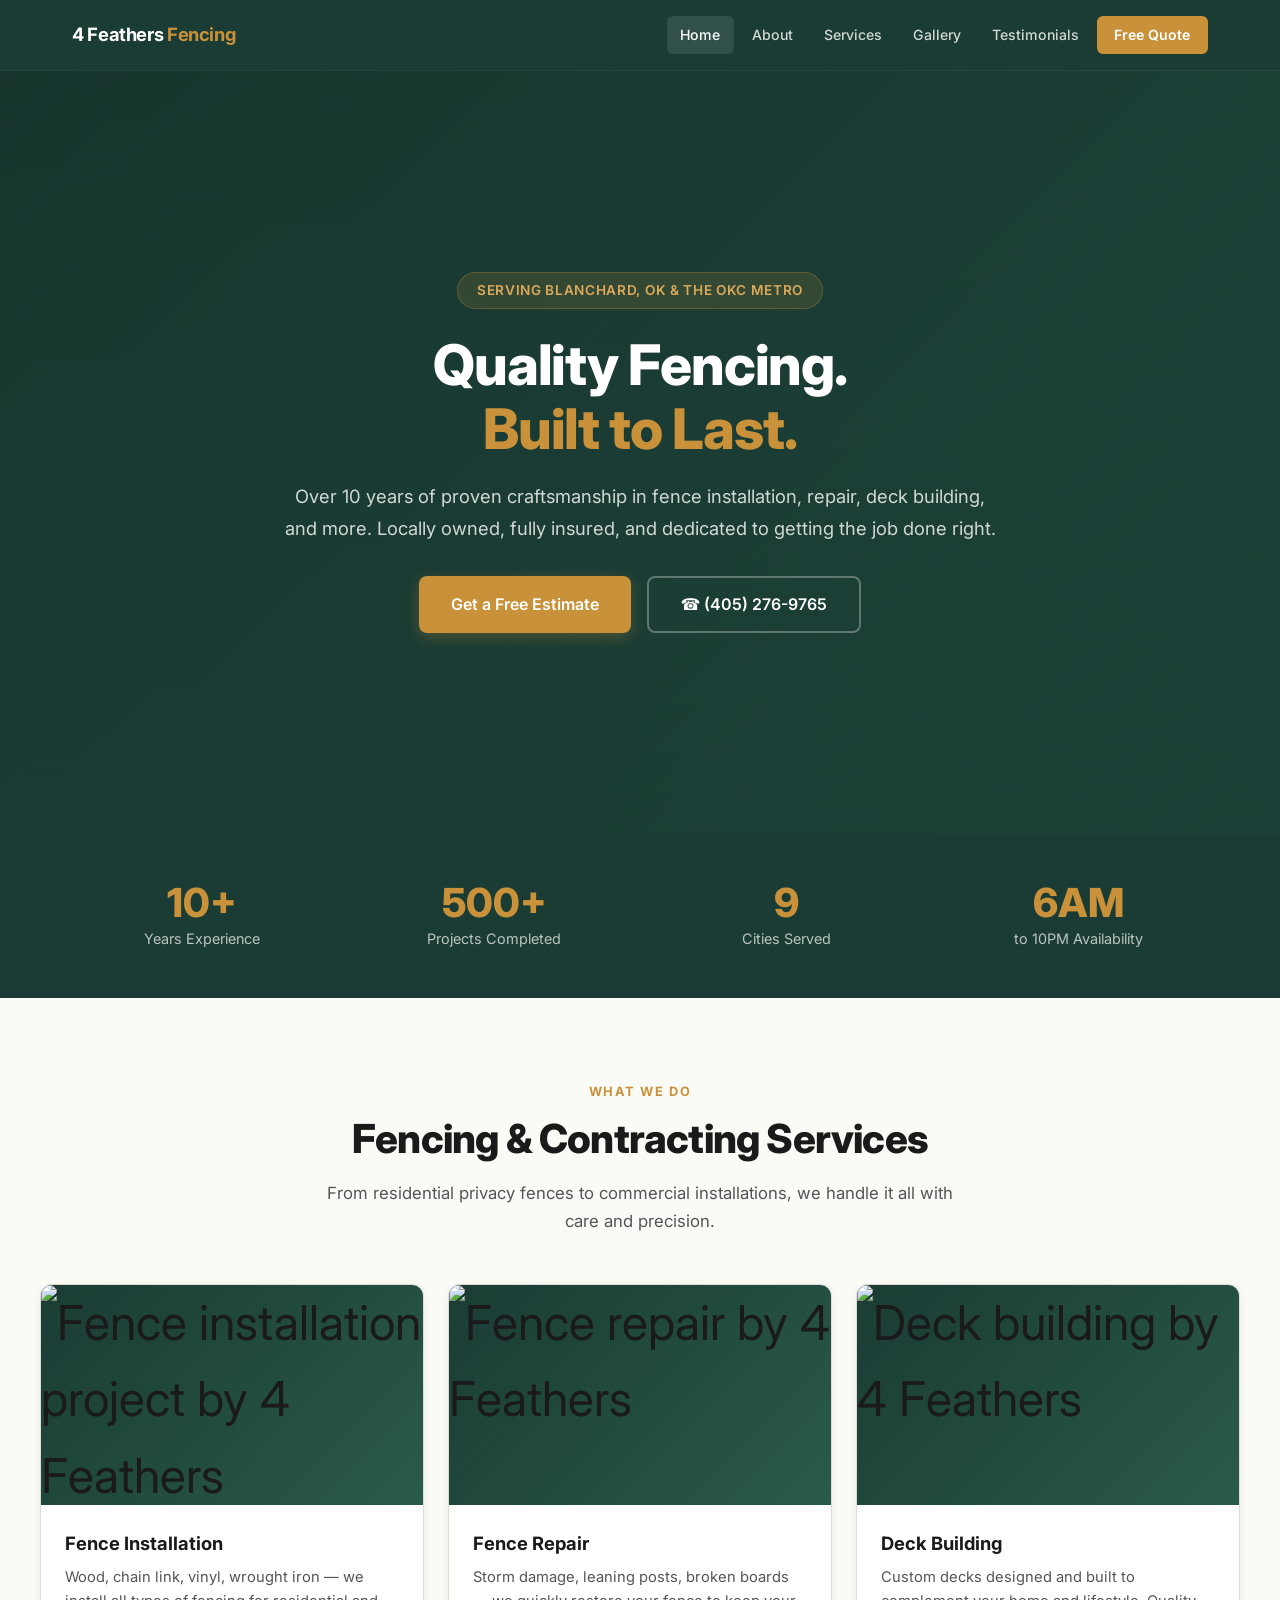
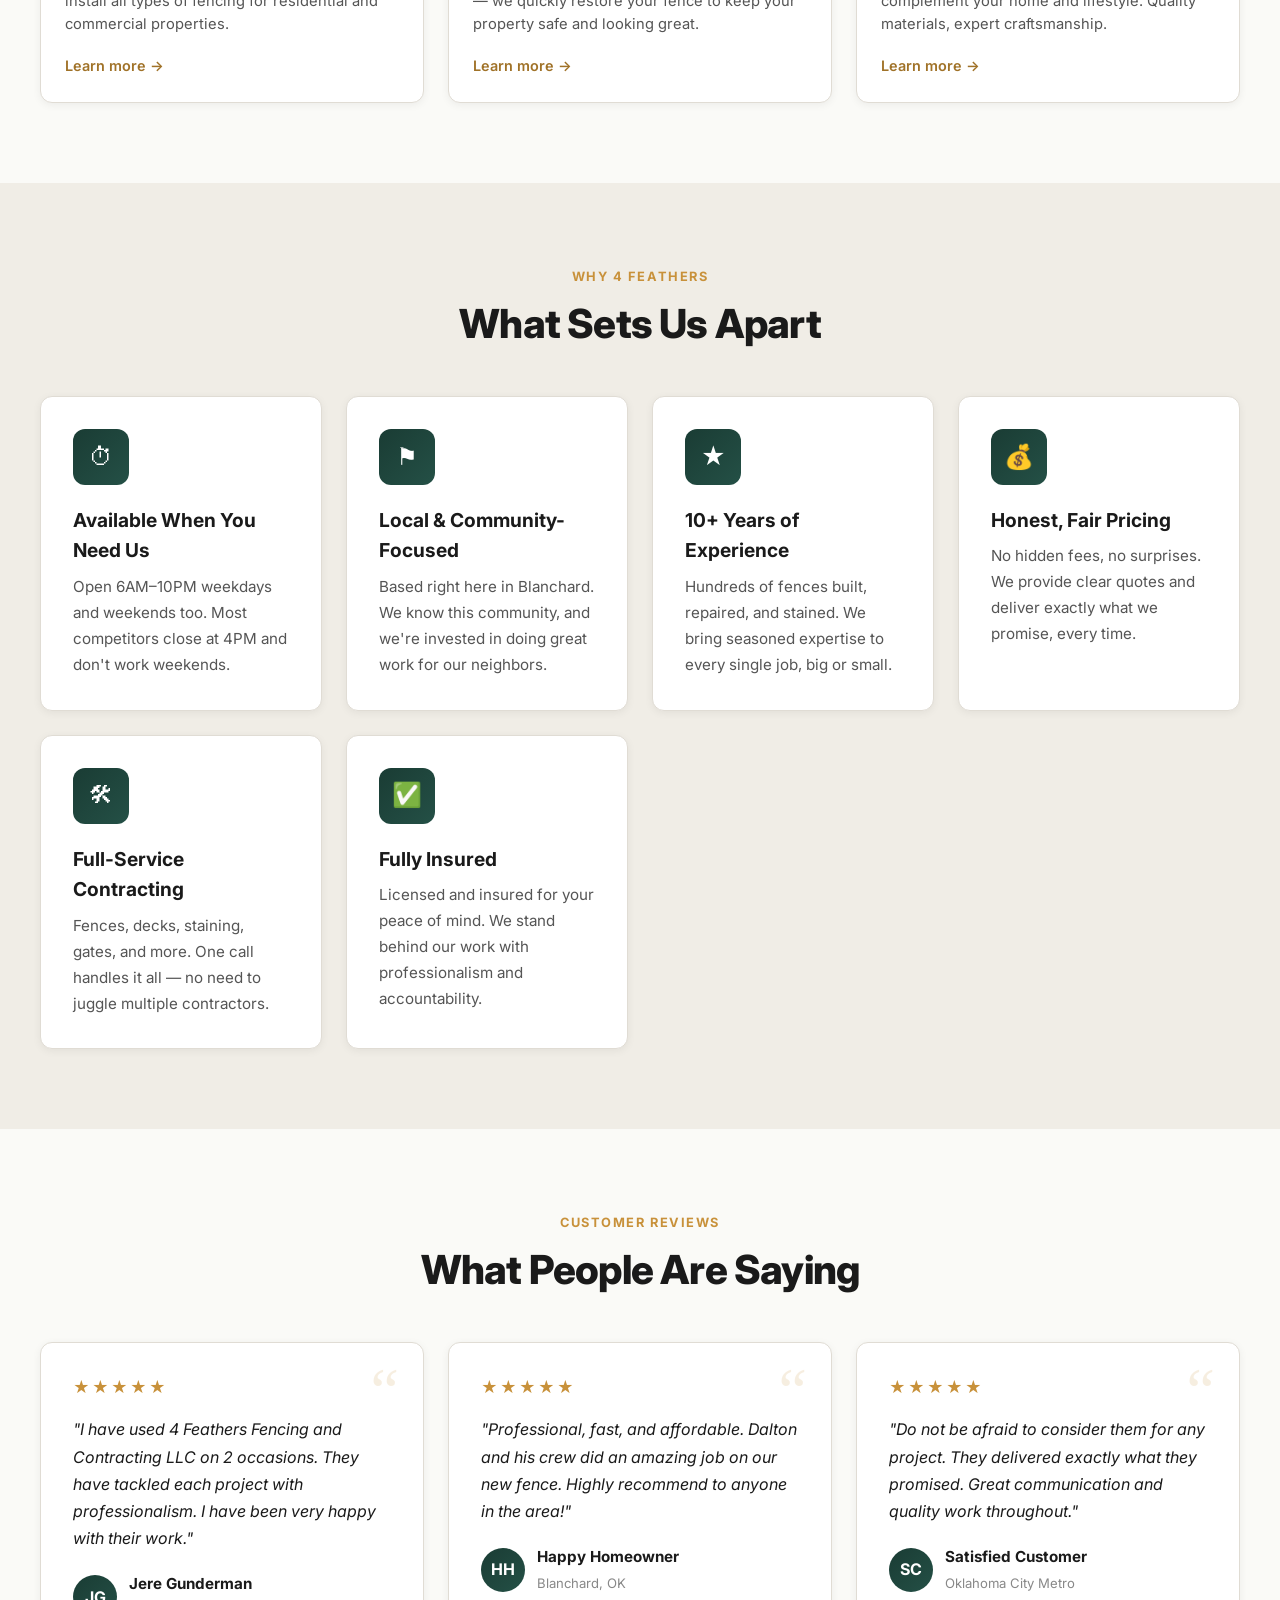
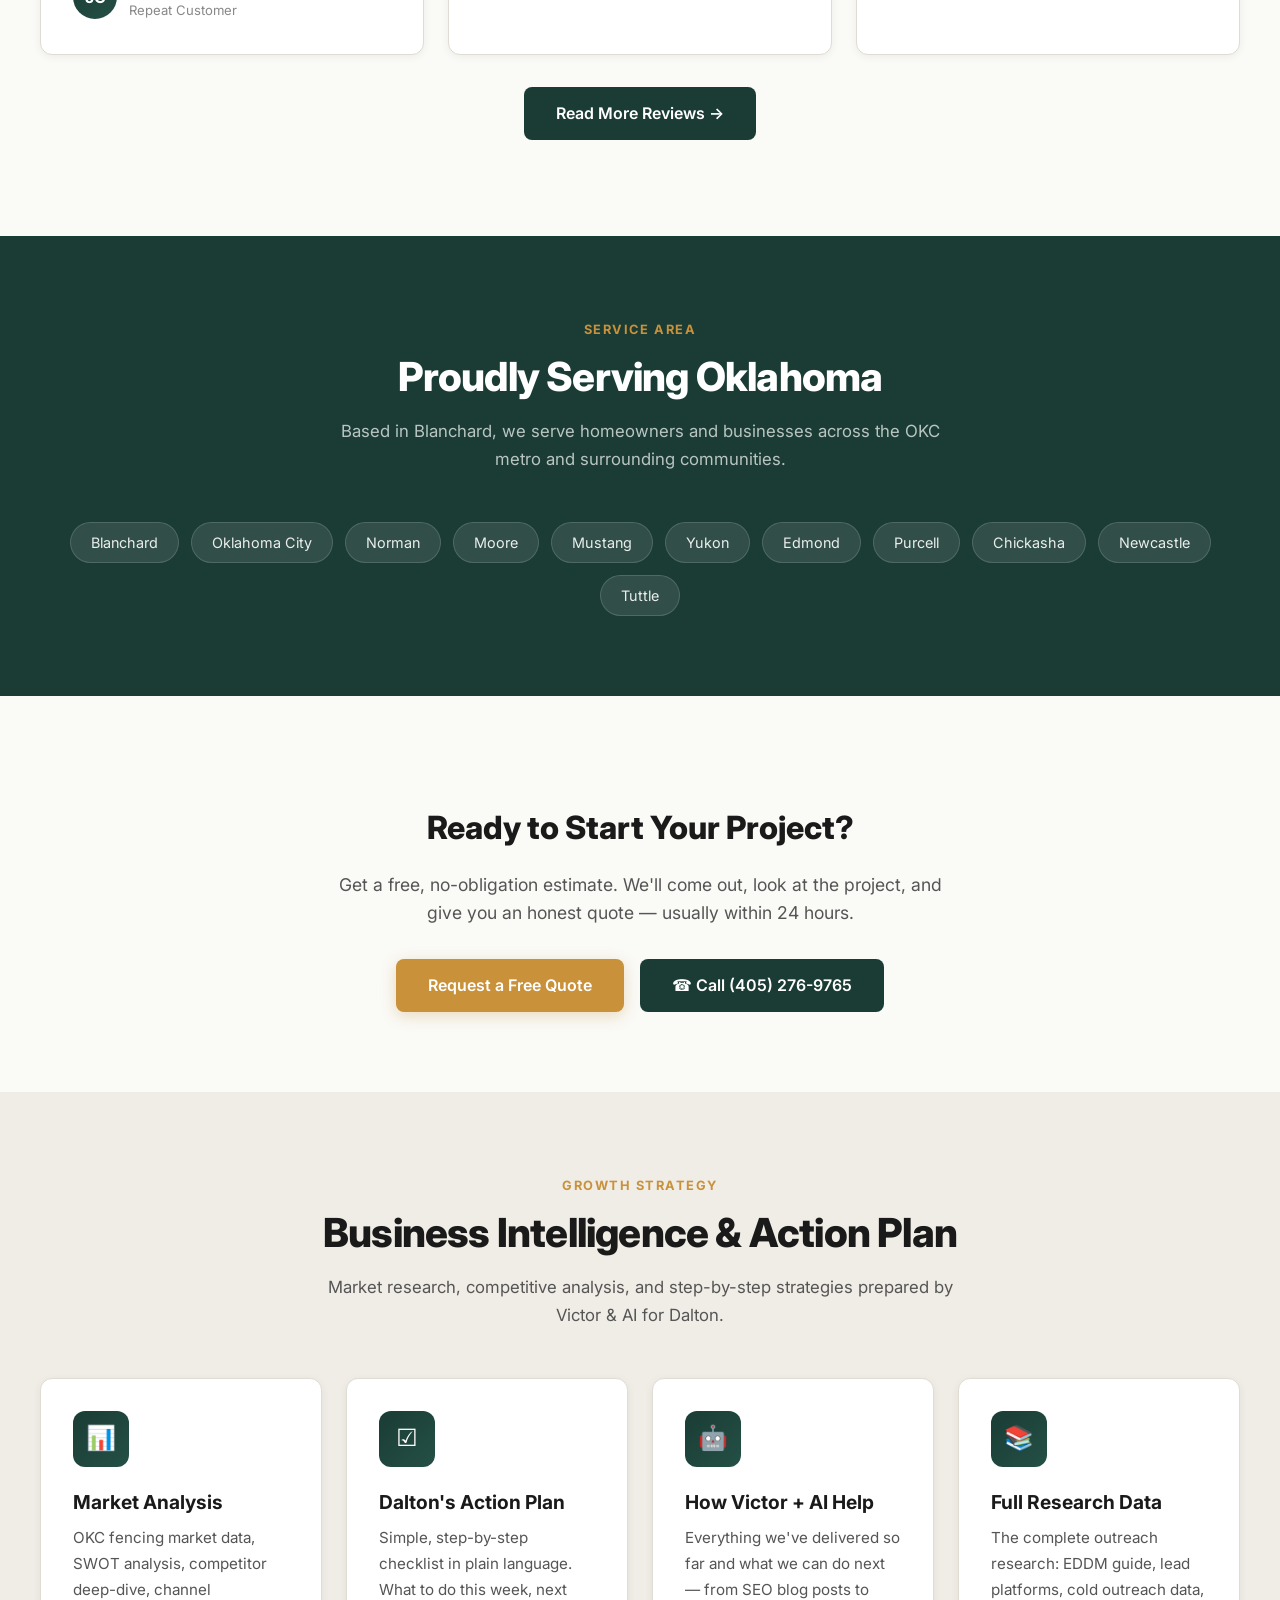
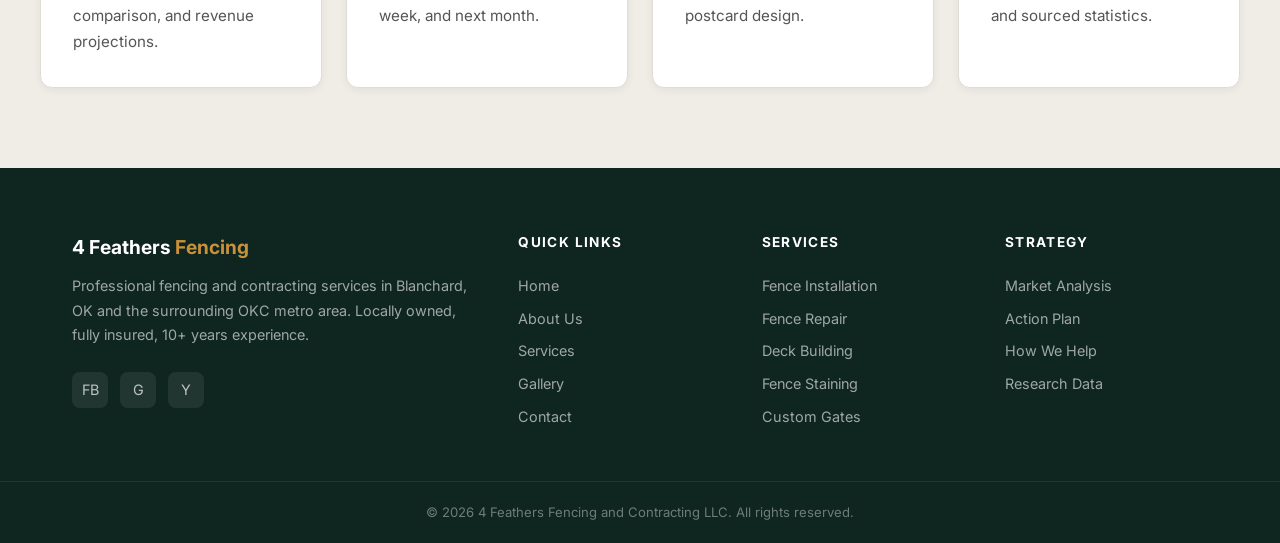
==== commit ba9f8c7b: "Add Market Analysis + How We Help pages, update homepage strategy section - New market-analysis.html" ====
--- a/docs/index.html
+++ b/docs/index.html
@@ -232,6 +232,39 @@
     </div>
   </section>
 
+  <!-- Strategy Hub (for Dalton) -->
+  <section class="section section-alt">
+    <div class="section-inner">
+      <div class="section-header">
+        <span class="section-label">Growth Strategy</span>
+        <h2>Business Intelligence &amp; Action Plan</h2>
+        <p>Market research, competitive analysis, and step-by-step strategies prepared by Victor &amp; AI for Dalton.</p>
+      </div>
+      <div class="features-grid">
+        <a href="market-analysis.html" class="feature-card" style="text-decoration: none; color: inherit;">
+          <div class="feature-icon">&#128202;</div>
+          <h3>Market Analysis</h3>
+          <p>OKC fencing market data, SWOT analysis, competitor deep-dive, channel comparison, and revenue projections.</p>
+        </a>
+        <a href="action-plan.html" class="feature-card" style="text-decoration: none; color: inherit;">
+          <div class="feature-icon">&#9745;</div>
+          <h3>Dalton's Action Plan</h3>
+          <p>Simple, step-by-step checklist in plain language. What to do this week, next week, and next month.</p>
+        </a>
+        <a href="how-we-help.html" class="feature-card" style="text-decoration: none; color: inherit;">
+          <div class="feature-icon">&#129302;</div>
+          <h3>How Victor + AI Help</h3>
+          <p>Everything we've delivered so far and what we can do next &mdash; from SEO blog posts to postcard design.</p>
+        </a>
+        <a href="outreach.html" class="feature-card" style="text-decoration: none; color: inherit;">
+          <div class="feature-icon">&#128218;</div>
+          <h3>Full Research Data</h3>
+          <p>The complete outreach research: EDDM guide, lead platforms, cold outreach data, and sourced statistics.</p>
+        </a>
+      </div>
+    </div>
+  </section>
+
   <!-- Footer -->
   <footer>
     <div class="footer-main">
@@ -261,13 +294,11 @@
         <a href="services.html">Custom Gates</a>
       </div>
       <div class="footer-col">
-        <h4>Contact</h4>
-        <a href="tel:4052769765">(405) 276-9765</a>
-        <a href="mailto:4featherllc@gmail.com">4featherllc@gmail.com</a>
-        <a>Blanchard, OK</a>
-        <a>Mon-Fri: 6AM-10PM</a>
-        <a>Sat: 10AM-6PM</a>
-        <a>Sun: 1PM-5PM</a>
+        <h4>Strategy</h4>
+        <a href="market-analysis.html">Market Analysis</a>
+        <a href="action-plan.html">Action Plan</a>
+        <a href="how-we-help.html">How We Help</a>
+        <a href="outreach.html">Research Data</a>
       </div>
     </div>
     <div class="footer-bottom">
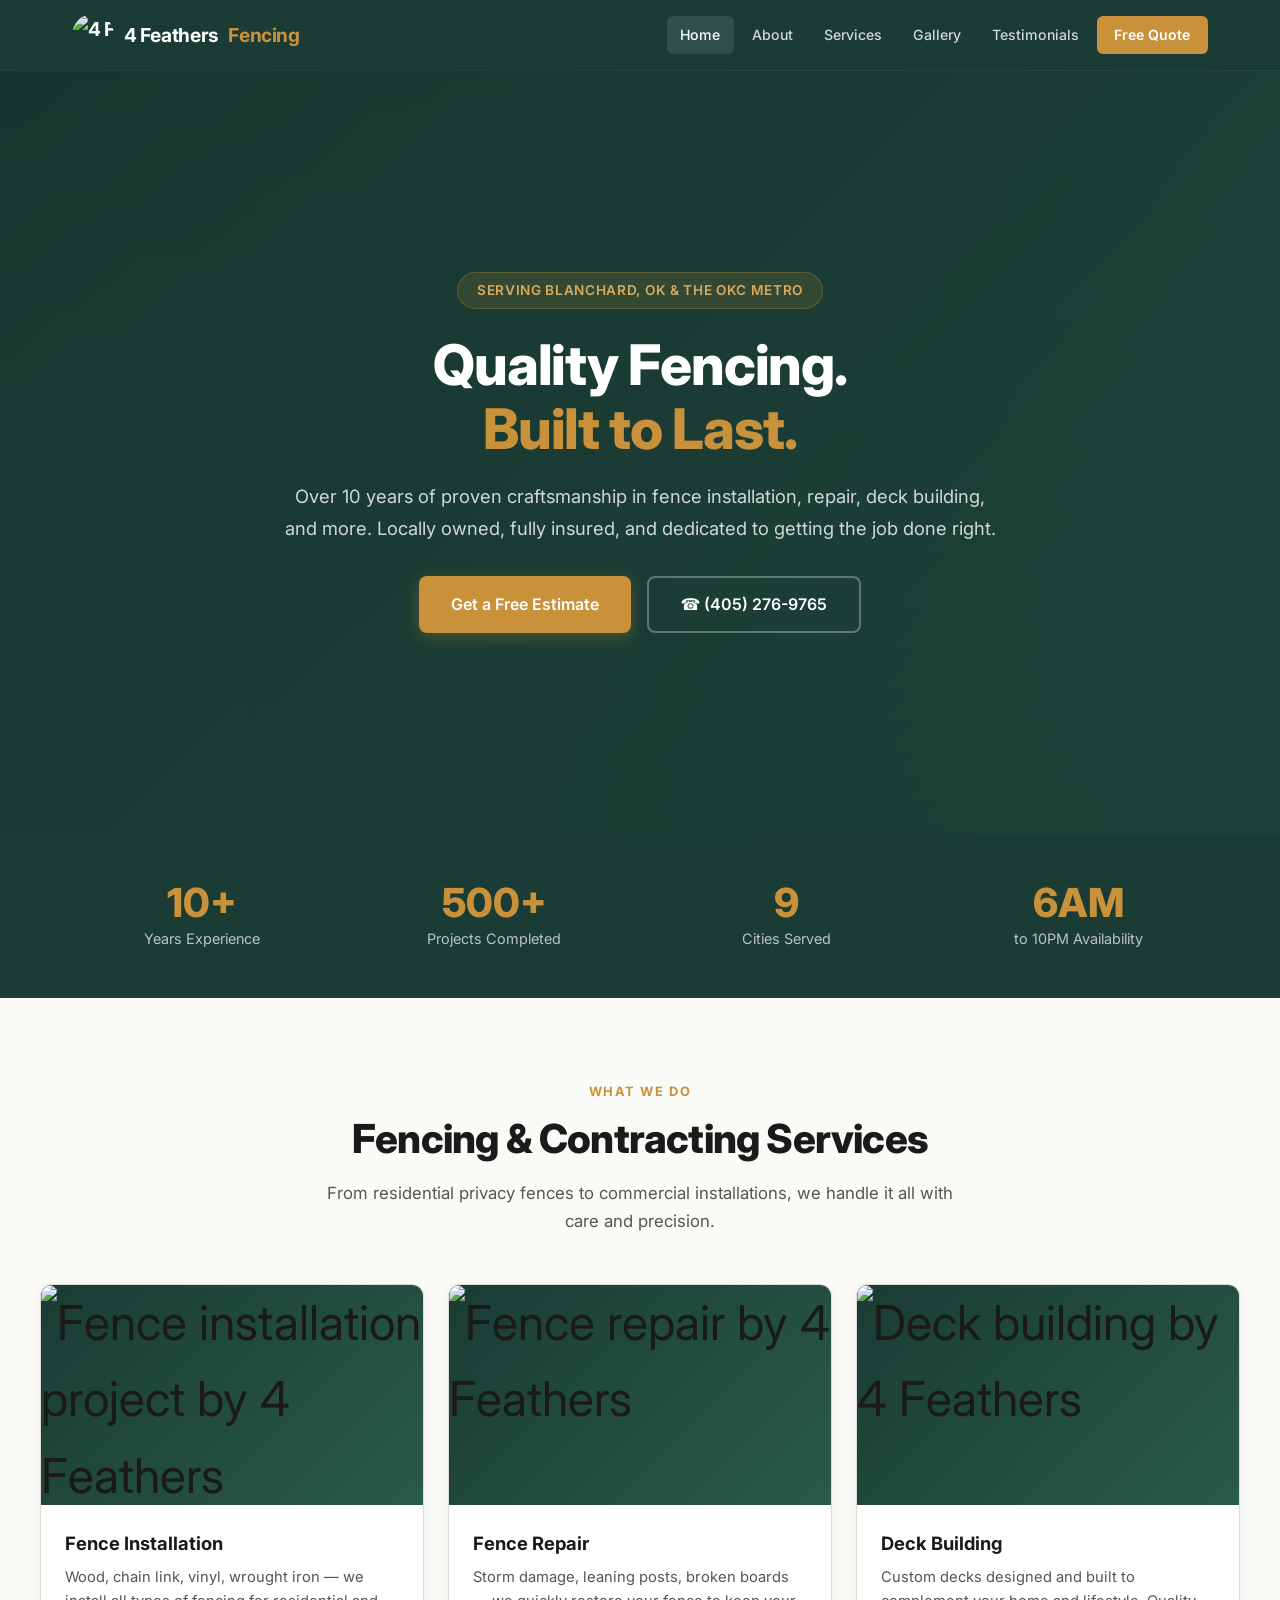
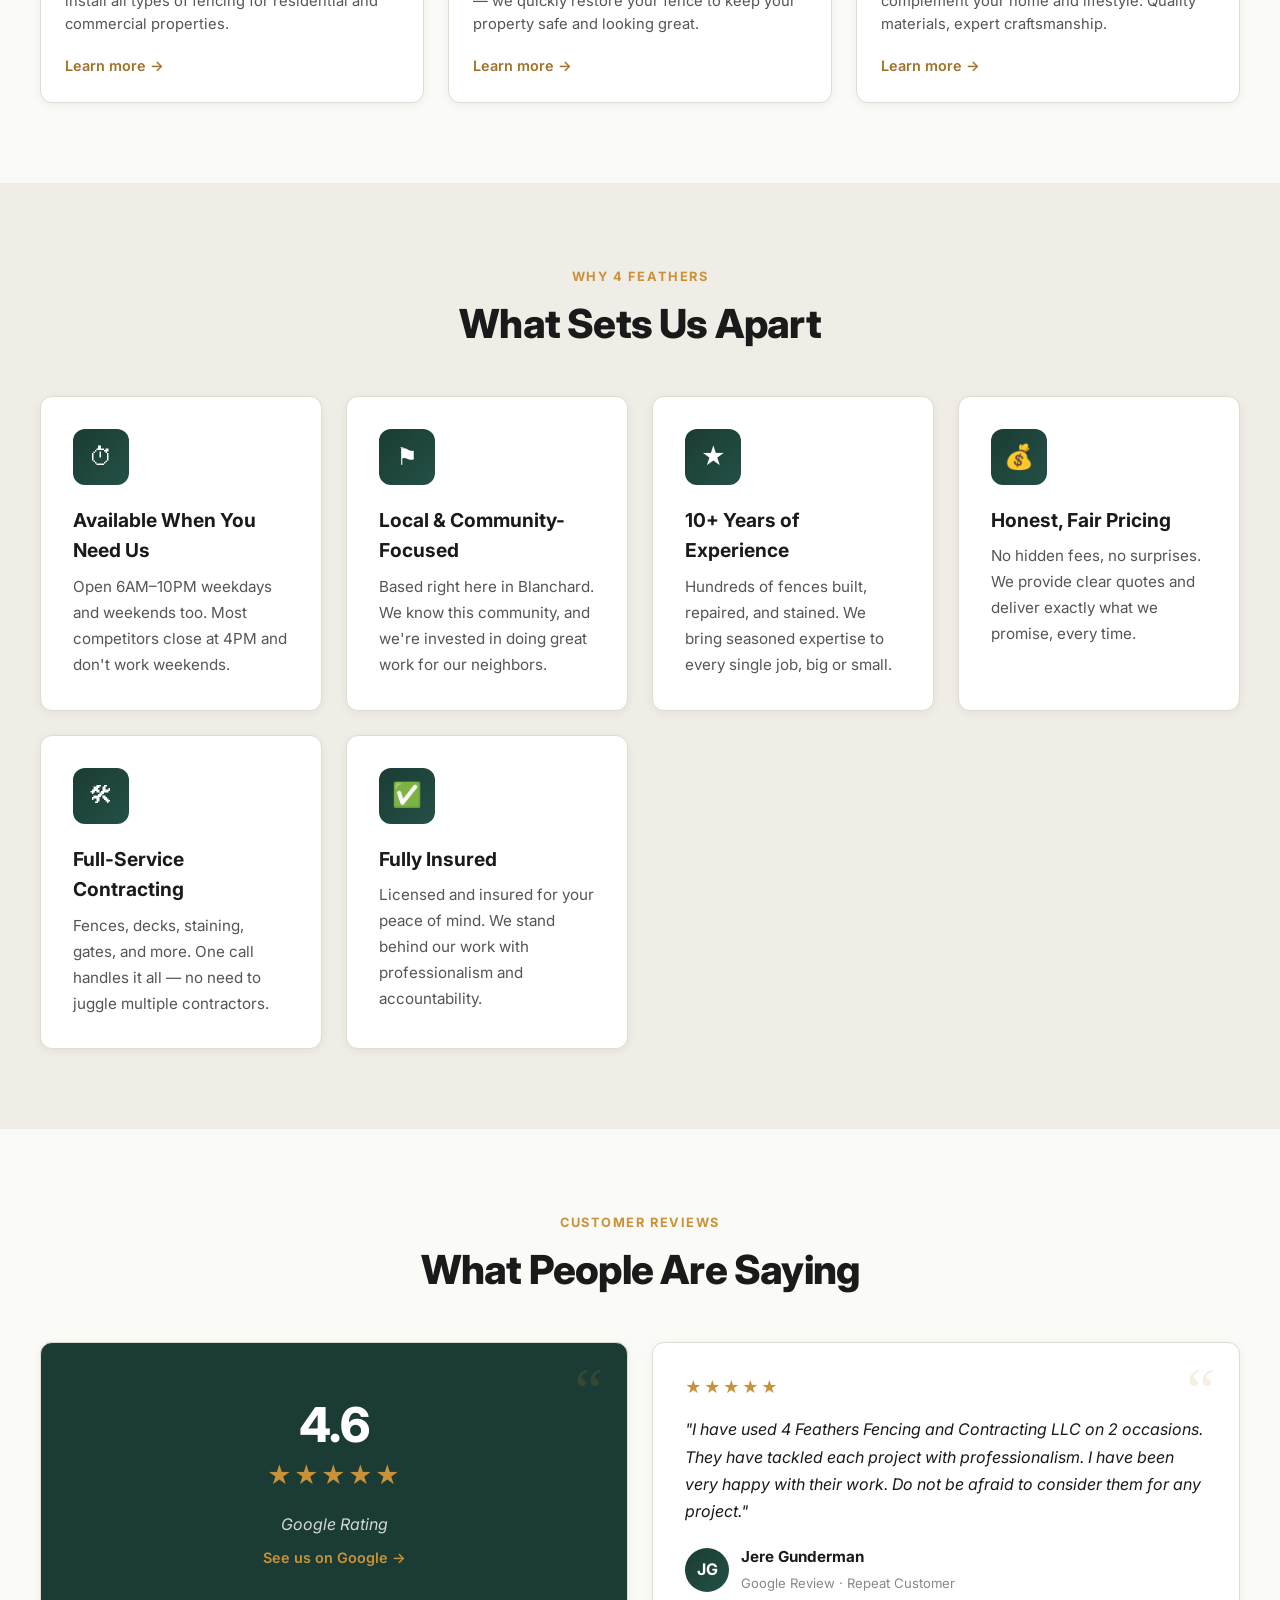
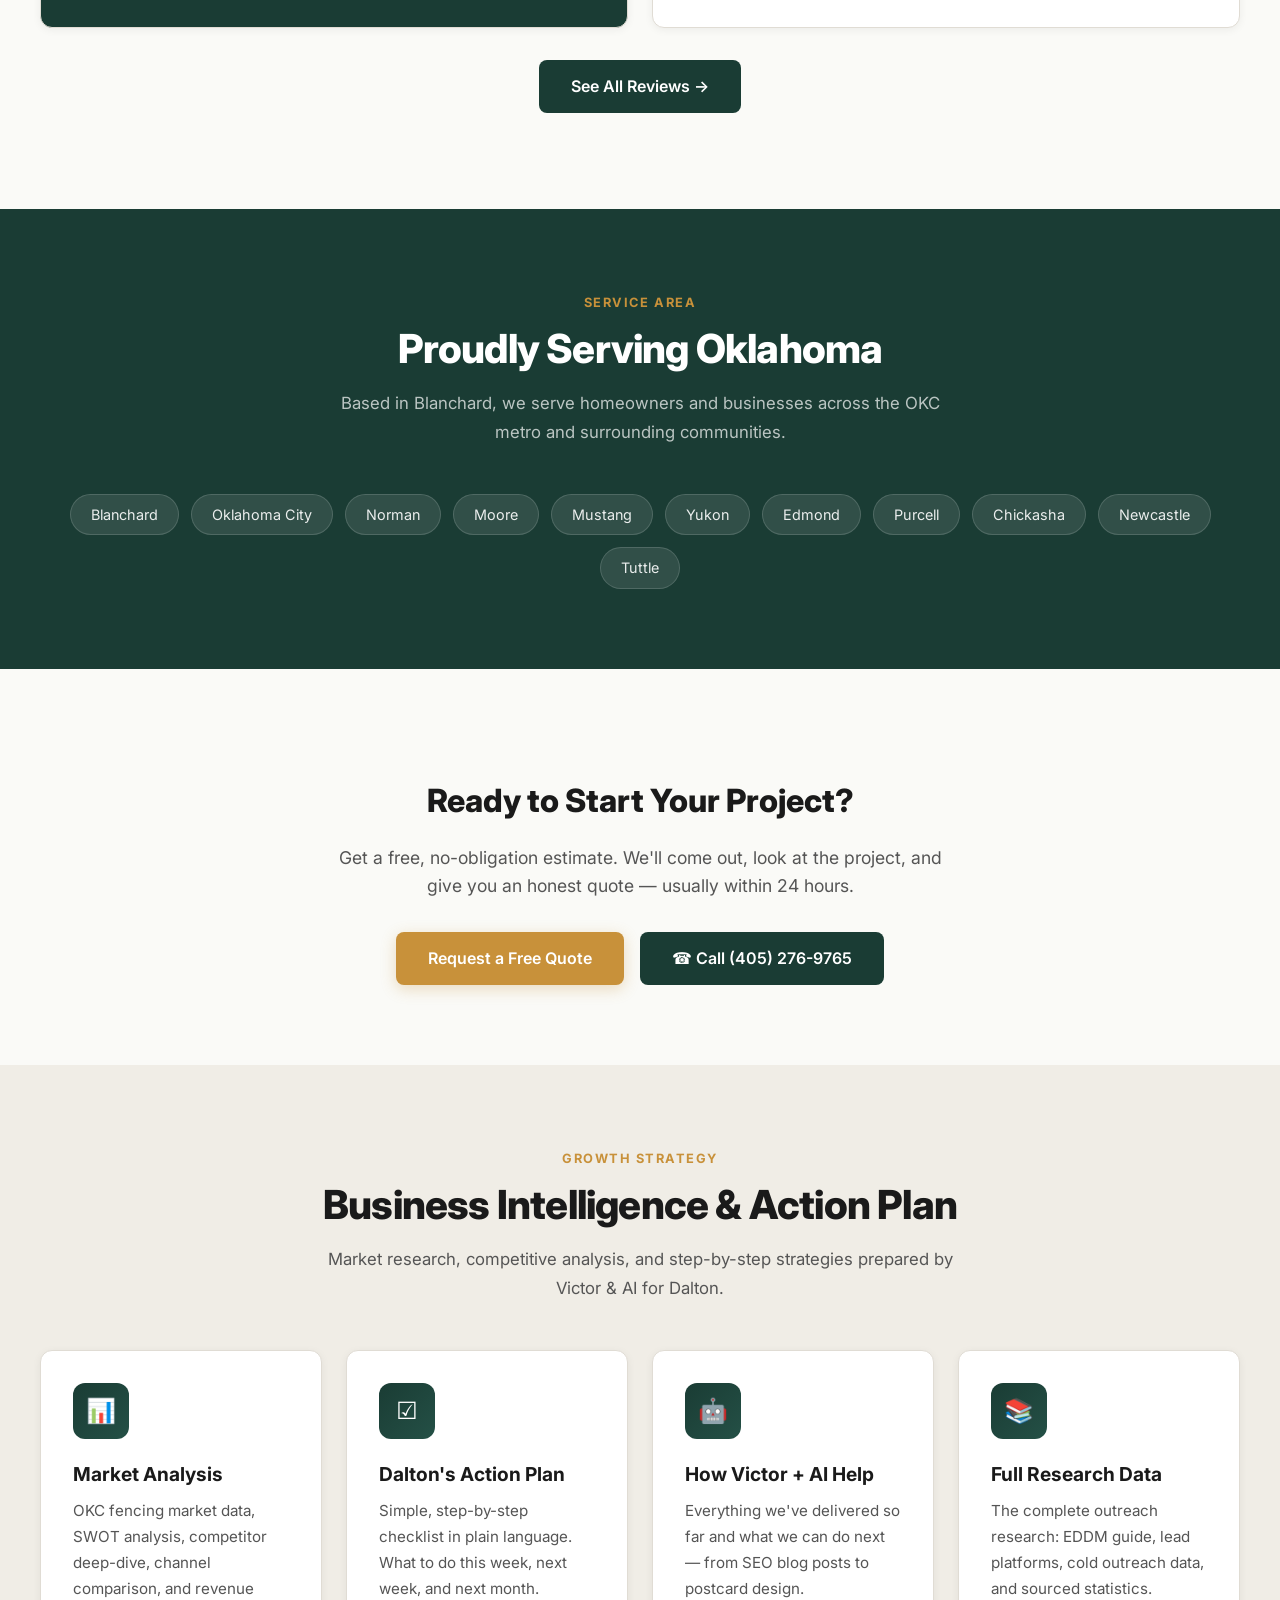
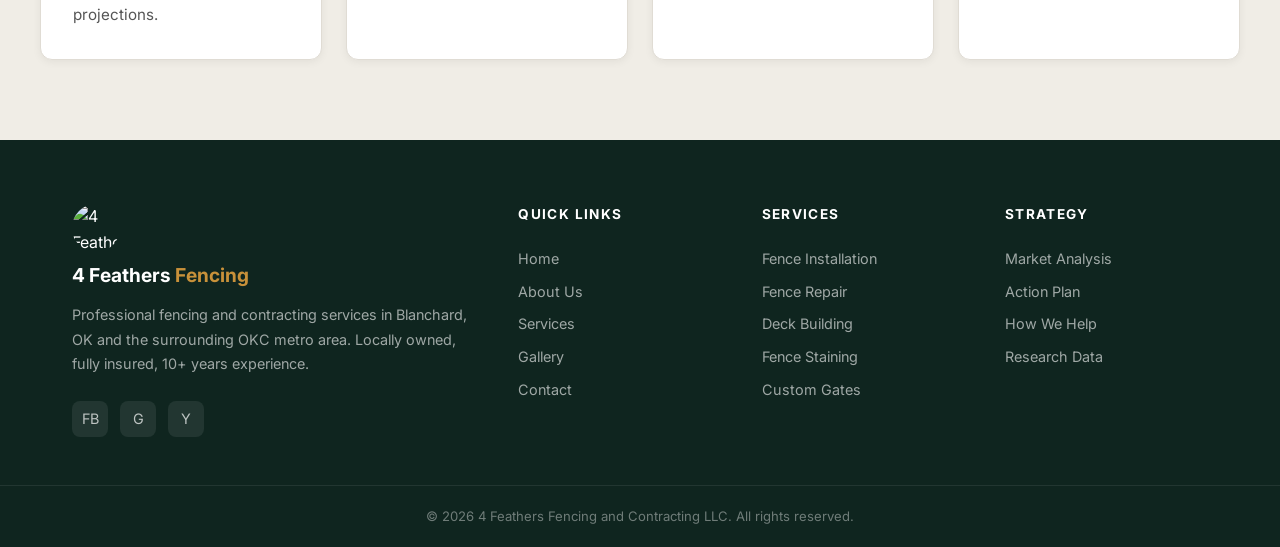
==== commit 424cd957: "Add company logo to all headers/footers, replace fake reviews with verified Google review + 4.6-star" ====
--- a/docs/index.html
+++ b/docs/index.html
@@ -14,7 +14,7 @@
   <!-- Header -->
   <header>
     <div class="header-inner">
-      <h1>4 Feathers <span class="logo-accent">Fencing</span></h1>
+      <a href="index.html" class="logo"><img src="https://d2ugbn5gb88fyp.cloudfront.net/1863057/0_0.png" alt="4 Feathers logo" class="logo-img">4 Feathers <span class="logo-accent">Fencing</span></a>
       <input type="checkbox" id="nav-toggle" class="nav-toggle" aria-label="Toggle navigation">
       <label for="nav-toggle" class="nav-toggle-label"><span></span></label>
       <nav>
@@ -156,41 +156,26 @@
         <h2>What People Are Saying</h2>
       </div>
       <div class="testimonials-grid">
+        <!-- Google Rating Badge -->
+        <div class="testimonial-card" style="background: var(--primary); color: var(--white); text-align: center; display: flex; flex-direction: column; align-items: center; justify-content: center;">
+          <div style="font-size: 3rem; font-weight: 800; line-height: 1;">4.6</div>
+          <div class="testimonial-stars" style="font-size: 1.5rem; margin: 0.5rem 0;">&#9733;&#9733;&#9733;&#9733;&#9733;</div>
+          <p style="color: rgba(255,255,255,0.8); margin: 0.5rem 0;">Google Rating</p>
+          <a href="https://maps.app.goo.gl/riAeQP8M8up69pFF8" target="_blank" rel="noopener" style="color: var(--accent); font-weight: 600; font-size: 0.9rem;">See us on Google &rarr;</a>
+        </div>
         <div class="testimonial-card">
           <div class="testimonial-stars">&#9733;&#9733;&#9733;&#9733;&#9733;</div>
-          <p>"I have used 4 Feathers Fencing and Contracting LLC on 2 occasions. They have tackled each project with professionalism. I have been very happy with their work."</p>
+          <p>"I have used 4 Feathers Fencing and Contracting LLC on 2 occasions. They have tackled each project with professionalism. I have been very happy with their work. Do not be afraid to consider them for any project."</p>
           <div class="testimonial-author">
             <div class="testimonial-avatar">JG</div>
             <div>
               <strong>Jere Gunderman</strong>
-              <span>Repeat Customer</span>
+              <span>Google Review &middot; Repeat Customer</span>
             </div>
           </div>
         </div>
-        <div class="testimonial-card">
-          <div class="testimonial-stars">&#9733;&#9733;&#9733;&#9733;&#9733;</div>
-          <p>"Professional, fast, and affordable. Dalton and his crew did an amazing job on our new fence. Highly recommend to anyone in the area!"</p>
-          <div class="testimonial-author">
-            <div class="testimonial-avatar">HH</div>
-            <div>
-              <strong>Happy Homeowner</strong>
-              <span>Blanchard, OK</span>
-            </div>
-          </div>
-        </div>
-        <div class="testimonial-card">
-          <div class="testimonial-stars">&#9733;&#9733;&#9733;&#9733;&#9733;</div>
-          <p>"Do not be afraid to consider them for any project. They delivered exactly what they promised. Great communication and quality work throughout."</p>
-          <div class="testimonial-author">
-            <div class="testimonial-avatar">SC</div>
-            <div>
-              <strong>Satisfied Customer</strong>
-              <span>Oklahoma City Metro</span>
-            </div>
-          </div>
-        </div>
-      </div>
-      <p class="text-center mt-2"><a href="testimonials.html" class="btn btn-dark">Read More Reviews &rarr;</a></p>
+      </div>
+      <p class="text-center mt-2"><a href="testimonials.html" class="btn btn-dark">See All Reviews &rarr;</a></p>
     </div>
   </section>
 
@@ -269,6 +254,7 @@
   <footer>
     <div class="footer-main">
       <div class="footer-brand">
+        <img src="https://d2ugbn5gb88fyp.cloudfront.net/1863057/0_0.png" alt="4 Feathers logo" class="footer-logo-img">
         <h3 style="margin:0; font-size: 1.2rem;">4 Feathers <span style="color: var(--accent);">Fencing</span></h3>
         <p>Professional fencing and contracting services in Blanchard, OK and the surrounding OKC metro area. Locally owned, fully insured, 10+ years experience.</p>
         <div class="footer-social">
--- a/docs/style.css
+++ b/docs/style.css
@@ -71,9 +71,27 @@
   margin: 0;
   letter-spacing: -0.02em;
   white-space: nowrap;
+  display: flex;
+  align-items: center;
+  gap: 0.6rem;
+  text-decoration: none;
 }
 header h1 { font-size: 1.15rem; }
 .logo-accent { color: var(--accent); }
+.logo-img {
+  width: 42px;
+  height: 42px;
+  border-radius: 50%;
+  object-fit: cover;
+  flex-shrink: 0;
+}
+.footer-logo-img {
+  width: 48px;
+  height: 48px;
+  border-radius: 50%;
+  object-fit: cover;
+  margin-bottom: 0.5rem;
+}
 nav {
   display: flex;
   align-items: center;
